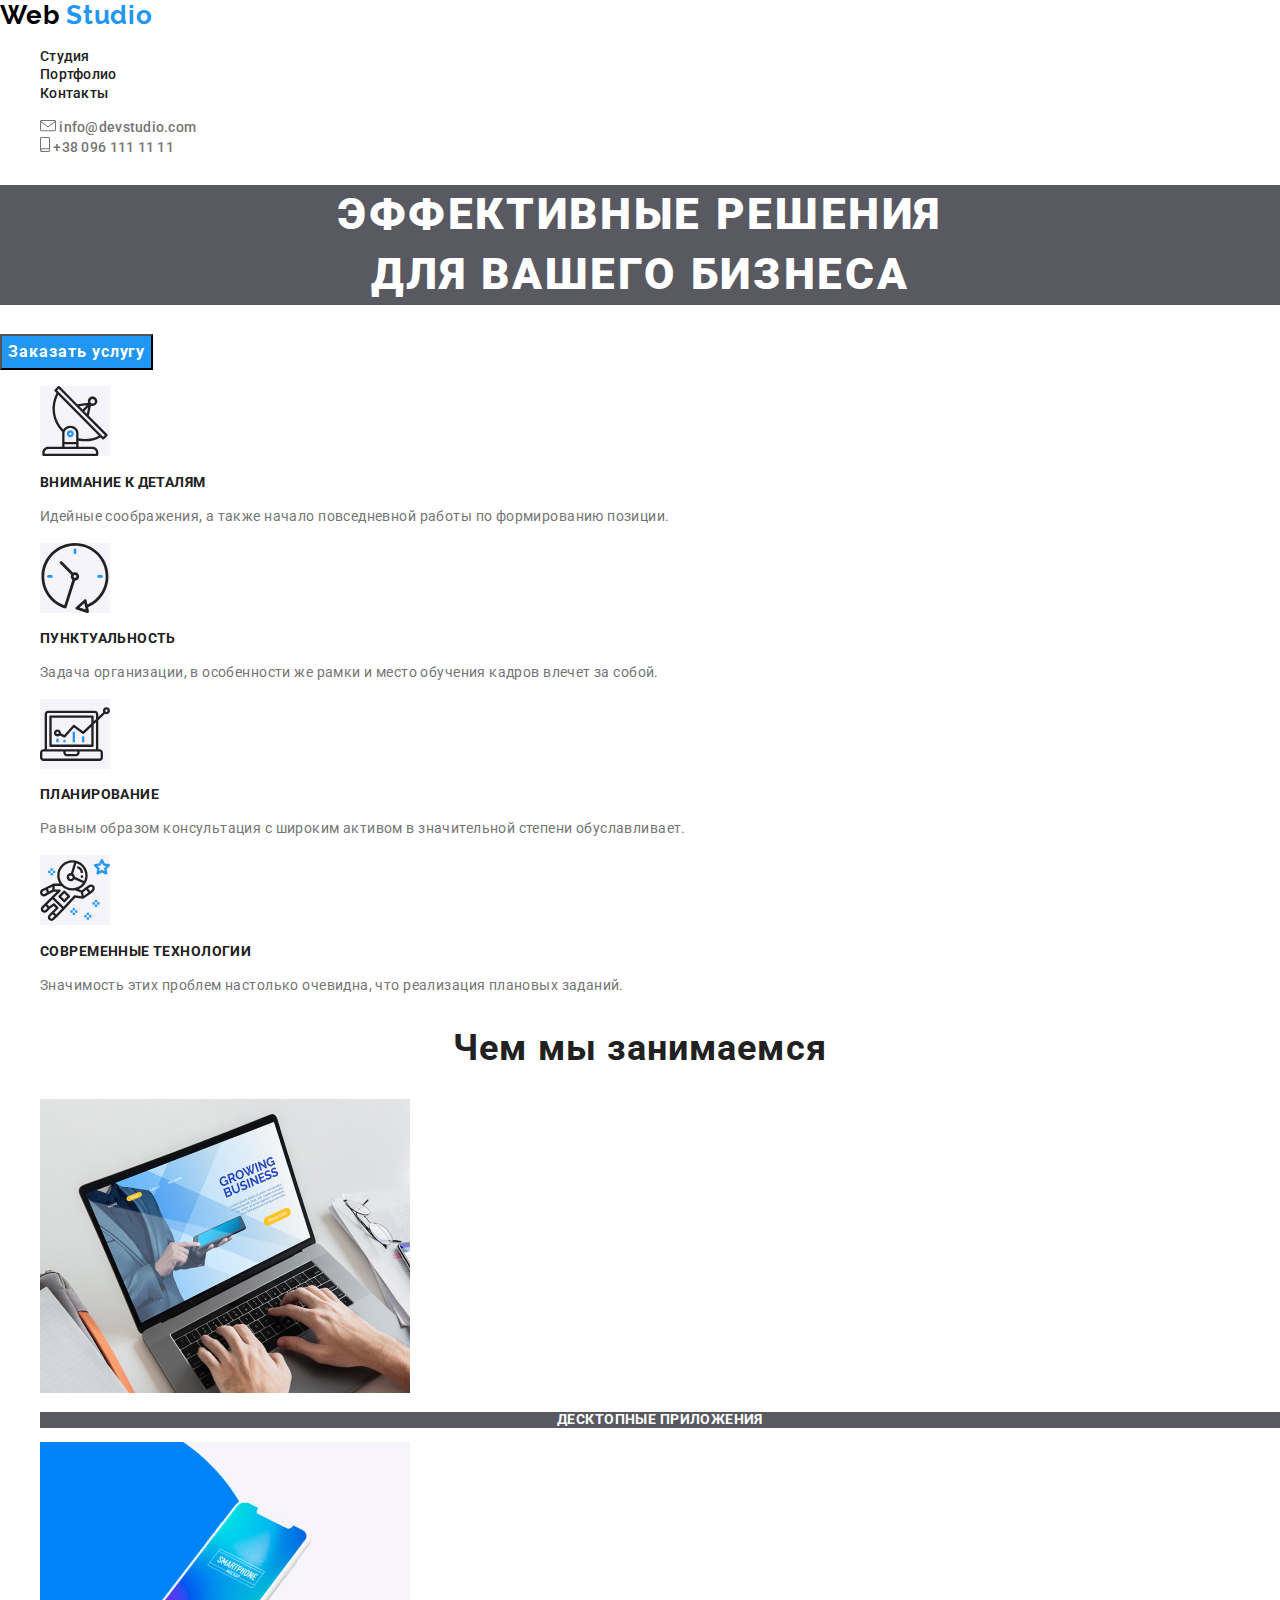
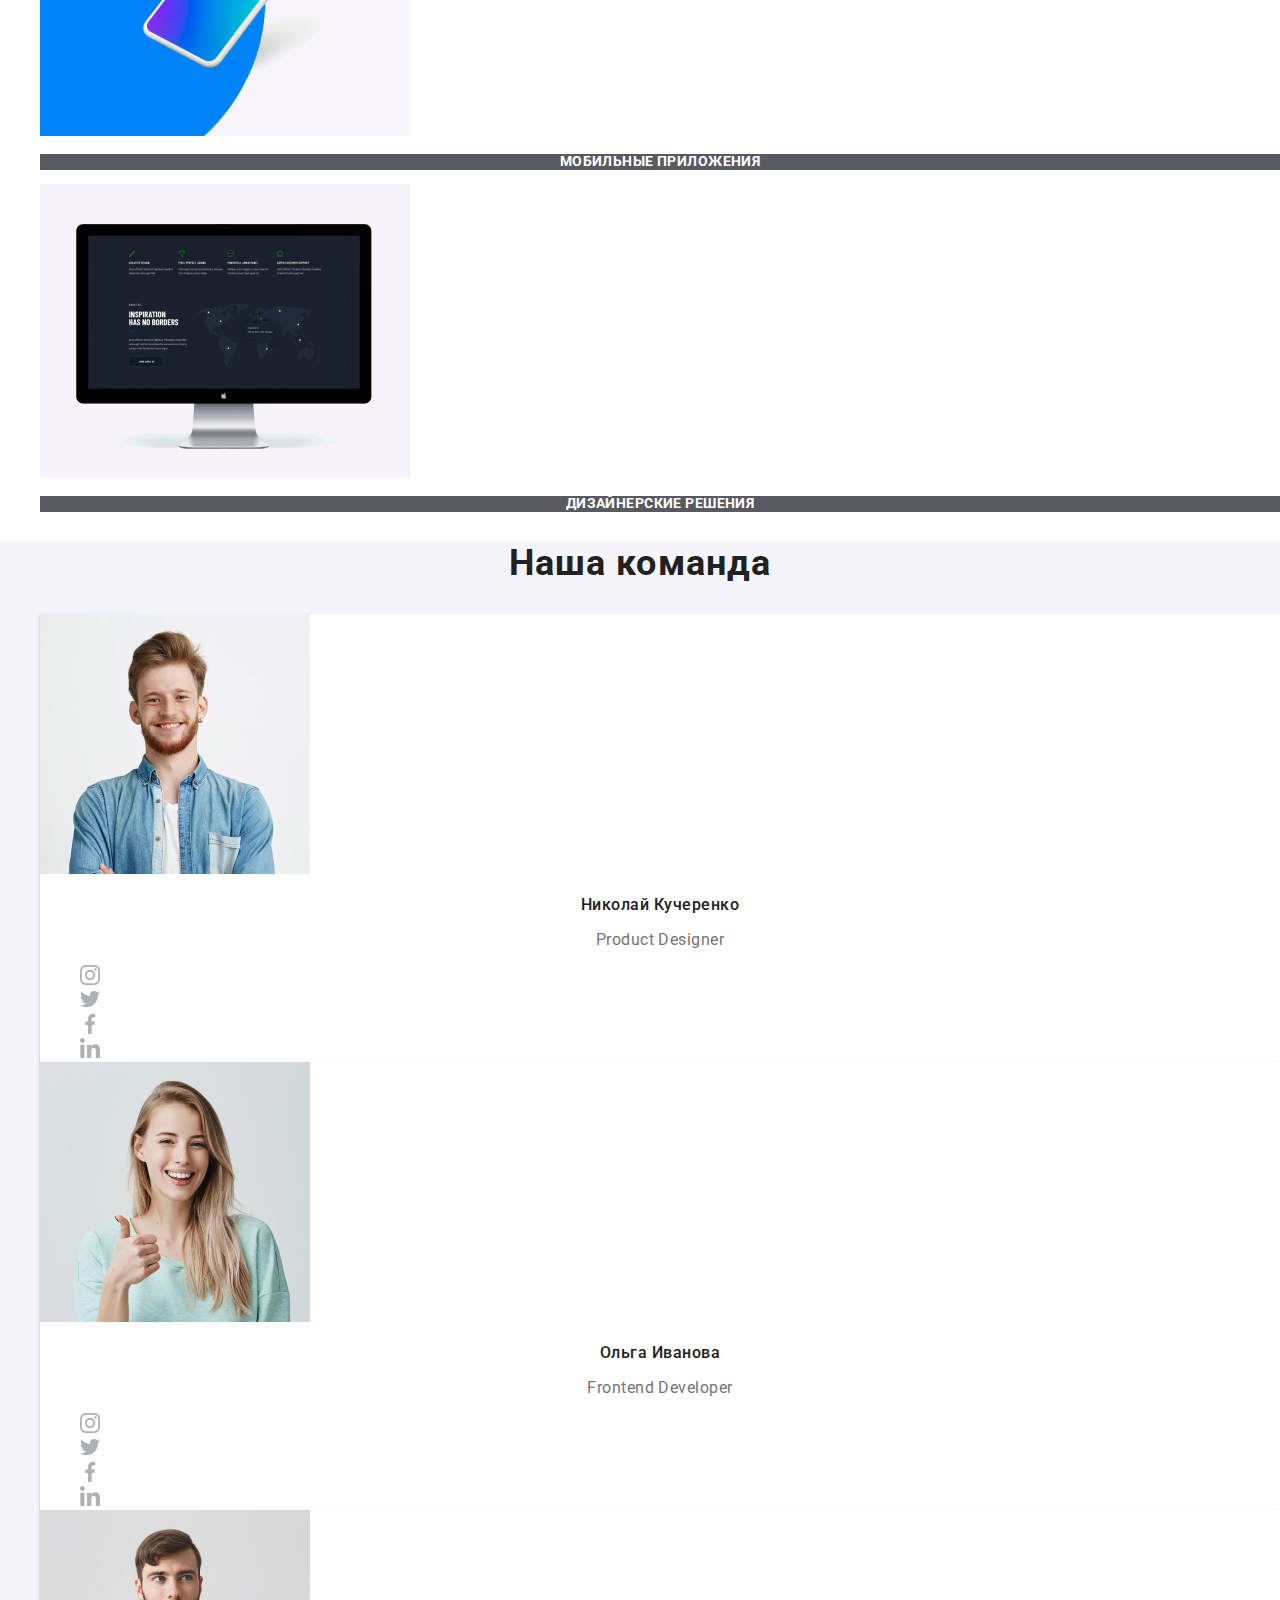
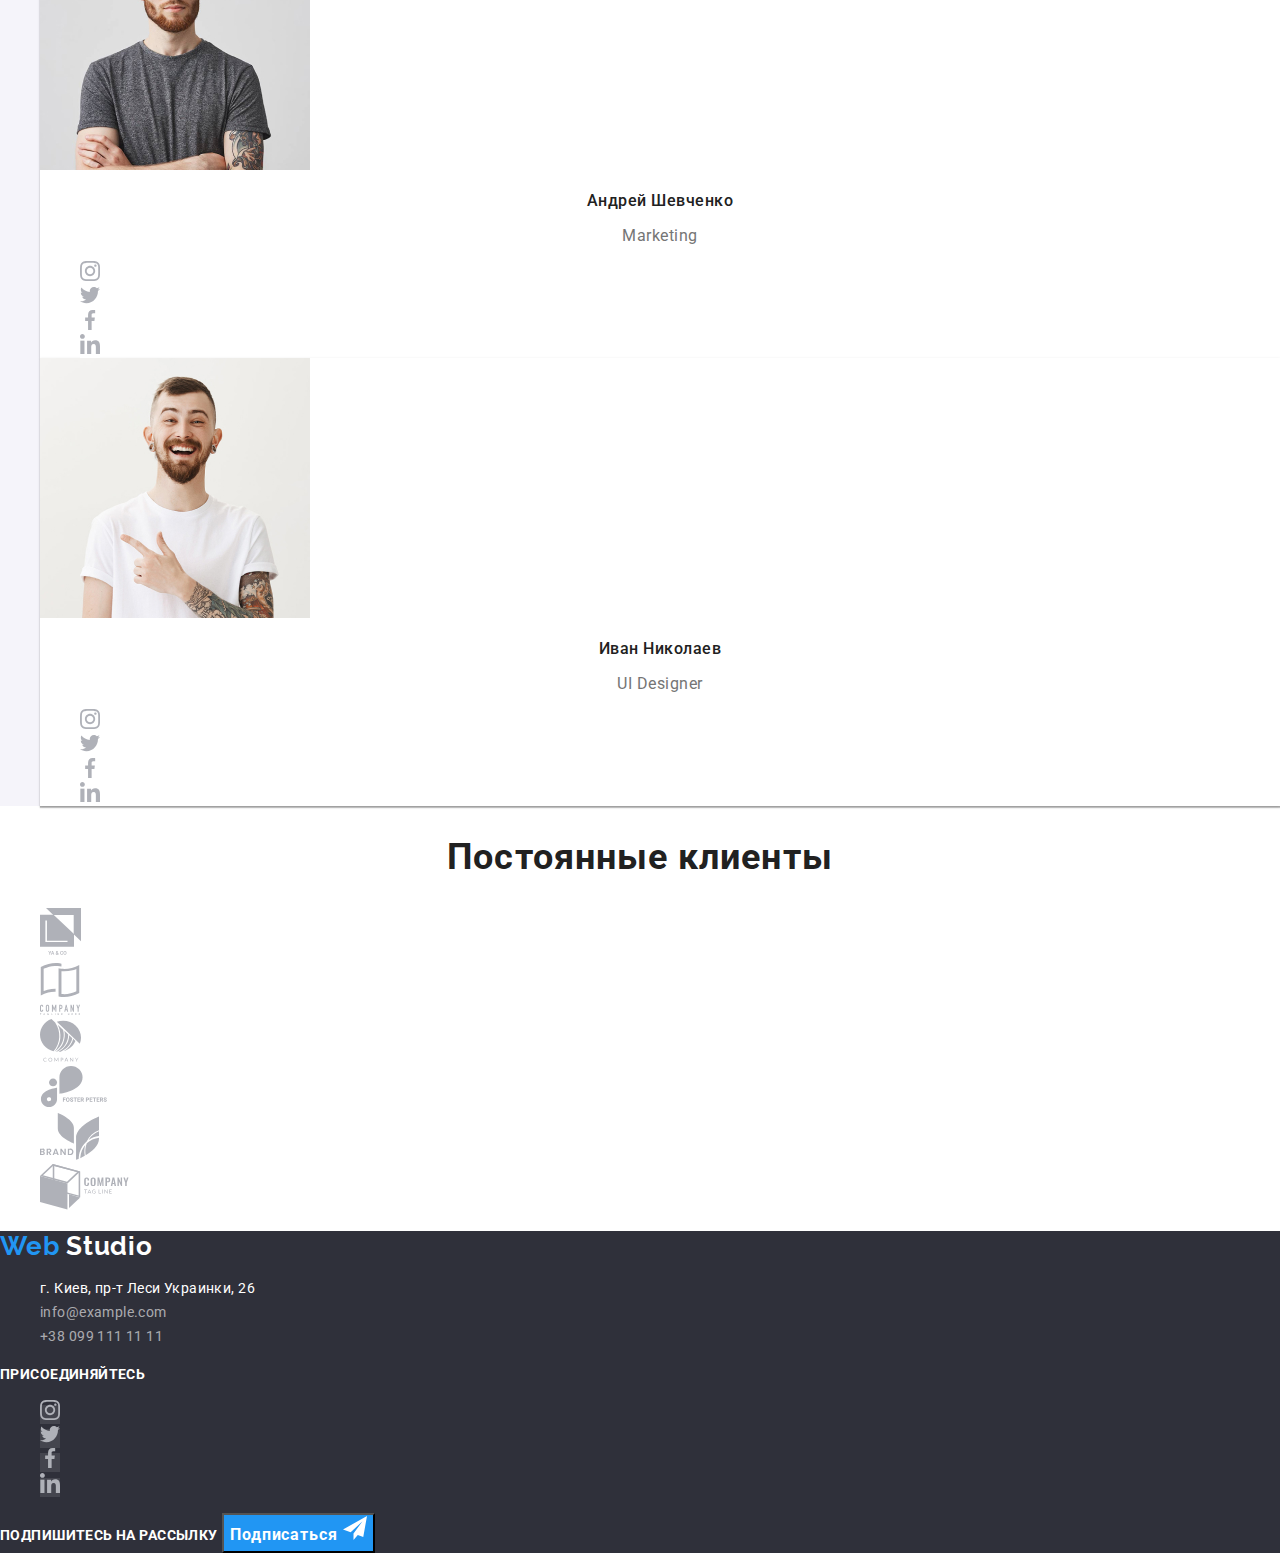
==== index.html @ 46cf5114 "копирует со 2-ого дз + изменяет метод вставки шрифта, нормалайза, добавляет id к лого в футере" ====
<!DOCTYPE html>
<html lang="ru">
  <head>
    <meta charset="UTF-8" />
    <meta name="viewport" content="width=device-width, initial-scale=1.0" />
    <title lang="en">Web Studio</title>
    <link
      href="https://fonts.googleapis.com/css2?family=Roboto:wght@400;500;700;900&display=swap"
      rel="stylesheet"
    />
    <link
      rel="stylesheet"
      href="https://cdnjs.cloudflare.com/ajax/libs/modern-normalize/0.7.0/modern-normalize.min.css"
    />
    <link rel="stylesheet" href="./css/styles.css" />
  </head>

  <body>
    <!-- Шапка сайта -->
    <header class="header">
      <nav class="navigation">
        <a class="logo link" id="logo" href="./index.html" lang="en">
          <span class="logo-accent">Web</span> Studio
        </a>

        <ul class="navigation-list list">
          <li class="navigation-list-item">
            <a
              class="navigation-list-item-link link"
              href="./index.html"
              target="_blank"
              rel="noreferrer noopener"
              >Студия</a
            >
          </li>
          <li class="navigation-list-item">
            <a
              class="navigation-list-item-link link"
              href="./portfolio.html"
              target="_blank"
              rel="noreferrer noopener"
              >Портфолио</a
            >
          </li>
          <li class="navigation-list-item">
            <a
              class="navigation-list-item-link link"
              href=""
              target="_blank"
              rel="noreferrer noopener"
              >Контакты</a
            >
          </li>
        </ul>
      </nav>

      <ul class="header-address-list list">
        <li class="header-address-list-item">
          <address class="address">
            <a
              class="header-address-list-item-link link"
              href="mailto:info@devstudio.com"
              aria-label="Конверт"
            >
              <img src="./images/icons-header/envelope.svg" alt="Конверт" />
              info@devstudio.com
            </a>
          </address>
        </li>
        <li class="header-address-list-item">
          <address class="address">
            <a
              class="header-address-list-item-link link"
              href="tel:+380961111111"
              aria-label="Смартфон"
            >
              <img src="./images/icons-header/smartphone.svg" alt="Смартфон" />
              +38 096 111 11 11
            </a>
          </address>
        </li>
      </ul>
    </header>

    <main>
      <!-- Секция Герой -->
      <section class="hero">
        <h1 class="hero-title">
          Эффективные решения <br />
          для вашего бизнеса
        </h1>
        <button class="modal-btn" type="button">Заказать услугу</button>
      </section>

      <!-- Особенности -->
      <section class="features">
        <h2 hidden>Особенности</h2>
        <ul class="features-list list">
          <li class="features-list-item">
            <img
              class="features-list-item-img"
              src="./images/icons-features/antenna1.svg"
              alt="Антена"
              width="70"
              height="70"
            />
            <h3 class="features-subtitle">Внимание к деталям</h3>
            <p class="features-description">
              Идейные соображения, а также начало повседневной работы по
              формированию позиции.
            </p>
          </li>

          <li class="features-list-item">
            <img
              class="features-list-item-img"
              src="./images/icons-features/clock2.svg"
              alt="Часы"
              width="70"
              height="70"
            />
            <h3 class="features-subtitle">Пунктуальность</h3>
            <p class="features-description">
              Задача организации, в особенности же рамки и место обучения кадров
              влечет за собой.
            </p>
          </li>

          <li class="features-list-item">
            <img
              class="features-list-item-img"
              src="./images/icons-features/diagram3.svg"
              alt="Диаграмма"
              width="70"
              height="70"
            />
            <h3 class="features-subtitle">Планирование</h3>
            <p class="features-description">
              Равным образом консультация с широким активом в значительной
              степени обуславливает.
            </p>
          </li>

          <li class="features-list-item">
            <img
              class="features-list-item-img"
              src="./images/icons-features/astronaut4.svg"
              alt="Астронавт"
              width="70"
              height="70"
            />
            <h3 class="features-subtitle">Современные технологии</h3>
            <p class="features-description">
              Значимость этих проблем настолько очевидна, что реализация
              плановых заданий.
            </p>
          </li>
        </ul>
      </section>

      <!-- Деятельность -->
      <section class="activity">
        <h2 class="title">Чем мы занимаемся</h2>
        <ul class="activity-list list">
          <li class="activity-list-item">
            <img
              src="./images/img-activity/activity-1.jpg"
              alt="Кто-то печатает на ноутбуке"
              width="370"
              height="294"
            />
            <p class="activity-list-item-description">Десктопные приложения</p>
          </li>
          <li class="activity-list-item">
            <img
              src="./images/img-activity/activity-2.jpg"
              alt="Смартфон на бело-голубом фоне"
              width="370"
              height="294"
            />
            <p class="activity-list-item-description">Мобильные приложения</p>
          </li>
          <li class="activity-list-item">
            <img
              src="./images/img-activity/activity-3.jpg"
              alt="Монитор"
              width="370"
              height="294"
            />
            <p class="activity-list-item-description">Дизайнерские решения</p>
          </li>
        </ul>
      </section>

      <!-- Команда -->
      <section class="team">
        <h2 class="title">Наша команда</h2>
        <ul class="team-list list">
          <li class="team-list-item">
            <img
              class="team-list-item-img"
              src="./images/img-team/worker-1.jpg"
              alt="Участник команды"
              width="270"
              height="260"
            />
            <h3 class="team-list-item-name">Николай Кучеренко</h3>
            <p class="team-list-item-position" lang="en">Product Designer</p>
            <ul class="social-list list">
              <li class="social-list-item">
                <a class="social-list-item-link" href="" aria-label="Инстаграм">
                  <img
                    src="./images/social-links/instagram.svg"
                    alt="Иконка инстаграма"
                    width="20"
                    height="20"
                  />
                </a>
              </li>
              <li class="social-list-item">
                <a class="social-list-item-link" href="" aria-label="Твиттер">
                  <img
                    src="./images/social-links/twitter.svg"
                    alt="Иконка твиттера"
                    width="20"
                    height="20"
                  />
                </a>
              </li>
              <li class="social-list-item">
                <a class="social-list-item-link" href="" aria-label="Фейсбук">
                  <img
                    src="./images/social-links/facebook.svg"
                    alt="Иконка фейсбука"
                    width="20"
                    height="20"
                  />
                </a>
              </li>
              <li class="social-list-item">
                <a class="social-list-item-link" href="" aria-label="Линкедин">
                  <img
                    src="./images/social-links/linkedin.svg"
                    alt="Иконка линкедина"
                    width="20"
                    height="20"
                  />
                </a>
              </li>
            </ul>
          </li>

          <li class="team-list-item">
            <img
              src="./images/img-team/worker-2.jpg"
              alt="Участник команды"
              width="270"
              height="260"
            />
            <h3 class="team-list-item-name">Ольга Иванова</h3>
            <p class="team-list-item-position" lang="en">Frontend Developer</p>
            <ul class="social-list list">
              <li class="social-list-item">
                <a class="social-list-item-link" href="" aria-label="Инстаграм">
                  <img
                    src="./images/social-links/instagram.svg"
                    alt="Иконка инстаграма"
                    width="20"
                    height="20"
                  />
                </a>
              </li>
              <li class="social-list-item">
                <a class="social-list-item-link" href="" aria-label="Твиттер">
                  <img
                    src="./images/social-links/twitter.svg"
                    alt="Иконка твиттера"
                    width="20"
                    height="20"
                  />
                </a>
              </li>
              <li class="social-list-item">
                <a class="social-list-item-link" href="" aria-label="Фейсбук">
                  <img
                    src="./images/social-links/facebook.svg"
                    alt="Иконка фейсбука"
                    width="20"
                    height="20"
                  />
                </a>
              </li>
              <li class="social-list-item">
                <a class="social-list-item-link" href="" aria-label="Линкедин">
                  <img
                    src="./images/social-links/linkedin.svg"
                    alt="Иконка линкедина"
                    width="20"
                    height="20"
                  />
                </a>
              </li>
            </ul>
          </li>

          <li class="team-list-item">
            <img
              src="./images/img-team/worker-3.jpg"
              alt="Участник команды"
              width="270"
              height="260"
            />
            <h3 class="team-list-item-name">Андрей Шевченко</h3>
            <p class="team-list-item-position" lang="en">Marketing</p>
            <ul class="social-list list">
              <li class="social-list-item">
                <a class="social-list-item-link" href="" aria-label="Инстаграм">
                  <img
                    src="./images/social-links/instagram.svg"
                    alt="Иконка инстаграма"
                    width="20"
                    height="20"
                  />
                </a>
              </li>
              <li class="social-list-item">
                <a class="social-list-item-link" href="" aria-label="Твиттер">
                  <img
                    src="./images/social-links/twitter.svg"
                    alt="Иконка твиттера"
                    width="20"
                    height="20"
                  />
                </a>
              </li>
              <li class="social-list-item">
                <a class="social-list-item-link" href="" aria-label="Фейсбук">
                  <img
                    src="./images/social-links/facebook.svg"
                    alt="Иконка фейсбука"
                    width="20"
                    height="20"
                  />
                </a>
              </li>
              <li class="social-list-item">
                <a class="social-list-item-link" href="" aria-label="Линкедин">
                  <img
                    src="./images/social-links/linkedin.svg"
                    alt="Иконка линкедина"
                    width="20"
                    height="20"
                  />
                </a>
              </li>
            </ul>
          </li>

          <li class="team-list-item">
            <img
              src="./images/img-team/worker-4.jpg"
              alt="Участник команды"
              width="270"
              height="260"
            />
            <h3 class="team-list-item-name">Иван Николаев</h3>
            <p class="team-list-item-position" lang="en">UI Designer</p>
            <ul class="social-list list">
              <li class="social-list-item">
                <a class="social-list-item-link" href="" aria-label="Инстаграм">
                  <img
                    src="./images/social-links/instagram.svg"
                    alt="Иконка инстаграма"
                    width="20"
                    height="20"
                  />
                </a>
              </li>
              <li class="social-list-item">
                <a class="social-list-item-link" href="" aria-label="Твиттер">
                  <img
                    src="./images/social-links/twitter.svg"
                    alt="Иконка твиттера"
                    width="20"
                    height="20"
                  />
                </a>
              </li>
              <li class="social-list-item">
                <a class="social-list-item-link" href="" aria-label="Фейсбук">
                  <img
                    src="./images/social-links/facebook.svg"
                    alt="Иконка фейсбука"
                    width="20"
                    height="20"
                  />
                </a>
              </li>
              <li class="social-list-item">
                <a class="social-list-item-link" href="" aria-label="Линкедин">
                  <img
                    src="./images/social-links/linkedin.svg"
                    alt="Иконка линкедина"
                    width="20"
                    height="20"
                  />
                </a>
              </li>
            </ul>
          </li>
        </ul>
      </section>

      <!-- Постоянные клиенты -->
      <section class="customers">
        <h2 class="title">Постоянные клиенты</h2>
        <ul class="customers-list list">
          <li class="customers-list-item">
            <a
              class="customers-list-item-link link"
              href=""
              target="_blank"
              rel="noreferrer noopener"
            >
              <img
                src="./images/customers/client-logo-1.svg"
                alt="Логотип компании-клиента"
                width="45"
                height="50"
              />
            </a>
          </li>

          <li class="customers-list-item">
            <a
              class="customers-list-item-link link"
              href=""
              target="_blank"
              rel="noreferrer noopener"
            >
              <img
                src="./images/customers/client-logo-2.svg"
                alt="Логотип компании-клиента"
                width="40"
                height="52"
              />
            </a>
          </li>

          <li class="customers-list-item">
            <a
              class="customers-list-item-link link"
              href=""
              target="_blank"
              rel="noreferrer noopener"
            >
              <img
                src="./images/customers/client-logo-3.svg"
                alt="Логотип компании-клиента"
                width="41"
                height="43"
              />
            </a>
          </li>

          <li class="customers-list-item">
            <a
              class="customers-list-item-link link"
              href=""
              target="_blank"
              rel="noreferrer noopener"
            >
              <img
                src="./images/customers/client-logo-4.svg"
                alt="Логотип компании-клиента"
                width="80"
                height="42"
              />
            </a>
          </li>

          <li class="customers-list-item">
            <a
              class="customers-list-item-link link"
              href=""
              target="_blank"
              rel="noreferrer noopener"
            >
              <img
                src="./images/customers/client-logo-5.svg"
                alt="Логотип компании-клиента"
                width="59"
                height="47"
              />
            </a>
          </li>

          <li class="customers-list-item">
            <a
              class="customers-list-item-link link"
              href=""
              target="_blank"
              rel="noreferrer noopener"
            >
              <img
                src="./images/customers/client-logo-6.svg"
                alt="Логотип компании-клиента"
                width="89"
                height="46"
              />
            </a>
          </li>
        </ul>
      </section>
    </main>

    <!-- Подвал -->
    <footer class="footer">
      <div class="footer-address-container">
        <a class="logo link" href="#logo" lang="en">
          <span class="logo-accent">Web</span> Studio
        </a>
        <ul class="footer-address-list list">
          <li class="footer-address-list-item">
            <address class="address">
              <a
                class="footer-address-list-item-link location link"
                href="https://goo.gl/maps/a66H3d7SXyRUabzh9"
                target="_blank"
                rel="noreferrer noopener"
              >
                г. Киев, пр-т Леси Украинки, 26
              </a>
            </address>
          </li>
          <li class="footer-address-list-item">
            <address class="address">
              <a
                class="footer-address-list-item-link link"
                href="mailto:info@example.com"
                >info@example.com</a
              >
            </address>
          </li>
          <li class="footer-address-list-item">
            <address class="address">
              <a
                class="footer-address-list-item-link link"
                href="tel:+380991111111"
                >+38 099 111 11 11</a
              >
            </address>
          </li>
        </ul>
      </div>
      <div class="footer-social-list-container">
        <b class="text">присоединяйтесь</b>
        <ul class="social-list list">
          <li class="social-list-item">
            <a class="social-list-item-link" href="" aria-label="Инстаграм">
              <img
                src="./images/social-links/instagram.svg"
                alt="Иконка инстаграма"
                width="20"
                height="20"
              />
            </a>
          </li>
          <li class="social-list-item">
            <a class="social-list-item-link" href="" aria-label="Твиттер">
              <img
                src="./images/social-links/twitter.svg"
                alt="Иконка твиттера"
                width="20"
                height="20"
              />
            </a>
          </li>
          <li class="social-list-item">
            <a class="social-list-item-link" href="" aria-label="Фейсбук">
              <img
                src="./images/social-links/facebook.svg"
                alt="Иконка фейсбука"
                width="20"
                height="20"
              />
            </a>
          </li>
          <li class="social-list-item">
            <a class="social-list-item-link" href="" aria-label="Линкедин">
              <img
                src="./images/social-links/linkedin.svg"
                alt="Иконка линкедина"
                width="20"
                height="20"
              />
            </a>
          </li>
        </ul>
      </div>
      <div class="footer-form-container">
        <b class="text">подпишитесь на рассылку</b>
        <button class="modal-btn" type="button">
          Подписаться
          <img
            src="./images/footer-icons/icon-send.svg"
            alt="Иконка самолетика"
            width="24"
            height="24"
          />
        </button>
      </div>
    </footer>
  </body>
</html>
---- css/styles.css ----
/* raleway-700 - latin */
@font-face {
  font-family: 'Raleway';
  font-style: normal;
  font-weight: 700;
  font-display: swap;
  src: local('Raleway Bold'), local('Raleway-Bold'),
    url('../fonts/raleway-v16-latin-700.woff2') format('woff2'),
    /* Chrome 26+, Opera 23+, Firefox 39+ */
      url('../fonts/raleway-v16-latin-700.woff') format('woff'); /* Chrome 6+, Firefox 3.6+, IE 9+, Safari 5.1+ */
}

:root {
  --main-font: 'Roboto', sans-serif;
  --secondary-font: 'Raleway', sans-serif;
  --primary-text-color: #757575;
  --secondary-text-color: #ffffff;
  --title-hero-color: #ffffff;
  --title-color: #212121;
  --navigation-color: #212121;
  --accent-color: #2196f3;
  --background-main-color: #ffffff;
  --background-secondary-color: #f5f4fa;
  --background-footer-color: #2f303a;
}

body {
  background-color: var(--background-main-color);
  font-family: var(--main-font);
  color: var(--primary-text-color);
}
.link {
  text-decoration: none;
}
.list {
  list-style: none;
}
.address {
  font-style: normal;
}

/* Логотип в шапке */
.logo {
  font-family: var(--secondary-font);
  font-weight: 700;
  font-size: 26px;
  line-height: 1.19;
  letter-spacing: 0.03em;
  color: #000000;
}
.logo-accent {
  color: var(--accent-color);
}
.logo:hover,
.logo:focus {
  color: var(--accent-color);
}
.logo-accent:hover,
.logo-accent:focus {
  color: #000000;
}

/* Шапка сайта */
.navigation-list-item-link,
.header-address-list-item-link {
  font-weight: 500;
  font-size: 14px;
  line-height: 1.14;
  letter-spacing: 0.02em;
  color: var(--navigation-color);
}
.navigation-list-item-link:hover,
.navigation-list-item-link:focus,
.header-address-list-item-link:hover,
.header-address-list-item-link:focus {
  color: var(--accent-color);
}
.header-address-list-item-link {
  color: var(--primary-text-color);
}

/* Секция Герой */
.hero-title {
  font-weight: 900;
  font-size: 44px;
  line-height: 1.36;
  text-align: center;
  letter-spacing: 0.06em;
  text-transform: uppercase;
  color: var(--title-hero-color);
  background-color: rgba(47, 48, 58, 0.8);
}
.modal-btn {
  font-weight: 700;
  font-size: 16px;
  line-height: 1.87;
  /* display: flex; */
  /* align-items: center; */
  text-align: center;
  letter-spacing: 0.06em;
  color: var(--secondary-text-color);
  background-color: var(--accent-color);
}
.modal-btn:hover,
.modal-btn:focus {
  background-color: #188ce8;
}

/* Особенности */
.features-list-item-img {
  background-color: var(--background-secondary-color);
}
.features-subtitle {
  font-weight: 700;
  font-size: 14px;
  line-height: 1.14;
  letter-spacing: 0.03em;
  text-transform: uppercase;
  color: var(--title-color);
}
.features-description {
  font-weight: 400;
  font-size: 14px;
  line-height: 1.71;
  letter-spacing: 0.03em;
}

/* Деятельность */
.title {
  font-weight: 700;
  font-size: 36px;
  line-height: 1.17;
  text-align: center;
  letter-spacing: 0.03em;
  color: var(--title-color);
}
.activity-list-item-description {
  font-weight: 700;
  font-size: 14px;
  line-height: 1.14;
  text-align: center;
  letter-spacing: 0.03em;
  text-transform: uppercase;
  color: var(--secondary-text-color);
  background-color: rgba(47, 48, 58, 0.8);
}

/* Команда */
.team {
  background-color: var(--background-secondary-color);
}
.team-list-item {
  background-color: var(--background-main-color);
  box-shadow: 0px 2px 1px rgba(0, 0, 0, 0.2), 0px 1px 1px rgba(0, 0, 0, 0.14),
    0px 1px 3px rgba(0, 0, 0, 0.12);
}
.team-list-item-name,
.team-list-item-position {
  font-weight: 500;
  font-size: 16px;
  line-height: 1.19;
  text-align: center;
  letter-spacing: 0.03em;
  color: var(--title-color);
}
.team-list-item-position {
  font-weight: 400;
  color: var(--primary-text-color);
}
.social-list-item-link {
  background-color: var(--background-main-color);
}
.social-list-item-link:hover,
.social-list-item-link:focus {
  background-color: var(--accent-color);
}

/* Постоянные клиенты */

/* Логотип в подвале */
.footer-address-container .logo {
  color: #ffffff;
}
.footer-address-container .logo:hover,
.footer-address-container .logo:focus {
  color: var(--accent-color);
}
.footer-address-container .logo-accent:hover,
.footer-address-container .logo-accent:focus {
  color: #ffffff;
}

/* Подвал */
.footer {
  background-color: var(--background-footer-color);
}
.footer-address-list-item-link {
  font-weight: 400;
  font-size: 14px;
  line-height: 1.71;
  letter-spacing: 0.03em;
  color: rgba(255, 255, 255, 0.6);
}
.footer-address-list-item-link.location {
  color: var(--secondary-text-color);
}
.footer-address-list-item-link:hover,
.footer-address-list-item-link:focus {
  color: var(--accent-color);
}
.footer-social-list-container .text,
.footer-form-container .text {
  font-weight: 700;
  font-size: 14px;
  line-height: 1.14;
  letter-spacing: 0.03em;
  text-transform: uppercase;
  color: var(--secondary-text-color);
}
.footer .social-list-item-link {
  background-color: rgba(255, 255, 255, 0.1);
}
.footer .social-list-item-link:hover,
.footer .social-list-item-link:focus {
  background-color: var(--accent-color);
}

/* Портфолио */
.portfolio-btn {
  font-weight: 500;
  font-size: 16px;
  line-height: 1.62;
  text-align: center;
  letter-spacing: 0.03em;
  color: var(--navigation-color);
  background-color: var(--background-secondary-color);
}
.portfolio-btn:hover,
.portfolio-btn:focus {
  color: var(--secondary-text-color);
  background-color: var(--accent-color);
}
.portfolio-list-item-title {
  font-weight: 700;
  font-size: 18px;
  line-height: 2;
  letter-spacing: 0.06em;
  color: var(--title-color);
}
.portfolio-list-item-name {
  font-weight: 400;
  font-size: 16px;
  line-height: 1.87;
  letter-spacing: 0.03em;
  color: var(--primary-text-color);
}
.portfolio-list-item-description {
  font-weight: 400;
  font-size: 18px;
  line-height: 1.56;
  letter-spacing: 0.03em;
  color: var(--secondary-text-color);
  background-color: rgba(33, 150, 243, 0.9);
}
.portfolio-list-item:hover,
.portfolio-list-item:focus {
  box-shadow: 1px 4px 6px rgba(0, 0, 0, 0.16), 0px 4px 4px rgba(0, 0, 0, 0.06),
    0px 1px 1px rgba(0, 0, 0, 0.12);
}

/* Raleway bold 700
Roboto medium 500
Roboto black 900
Roboto bold 700
Roboto regular 400
*/

/* +цвет основного текста #757575 */
/* +цвет заголовка и навигации #212121 */
/* +цвет текста белый #FFFFFF */
/* цвет текста логотипа #000000 */
/* +акцент #2196F3 */
/* цвет ховера кнопок #188CE8 */
/* +основной цвет фона #FFFFFF */
/* +вторичный цвет фона #F5F4FA */
/* +цвет фона в футере #2F303A */
/* цвет ссылок в футере rgba(255, 255, 255, 0.6) */
/* цвет фона в секции деятельность rgba(47, 48, 58, 0.8) */
/* цвет иконок #AFB1B8 */
/* background иконок в футере background: rgba(255, 255, 255, 0.1) */
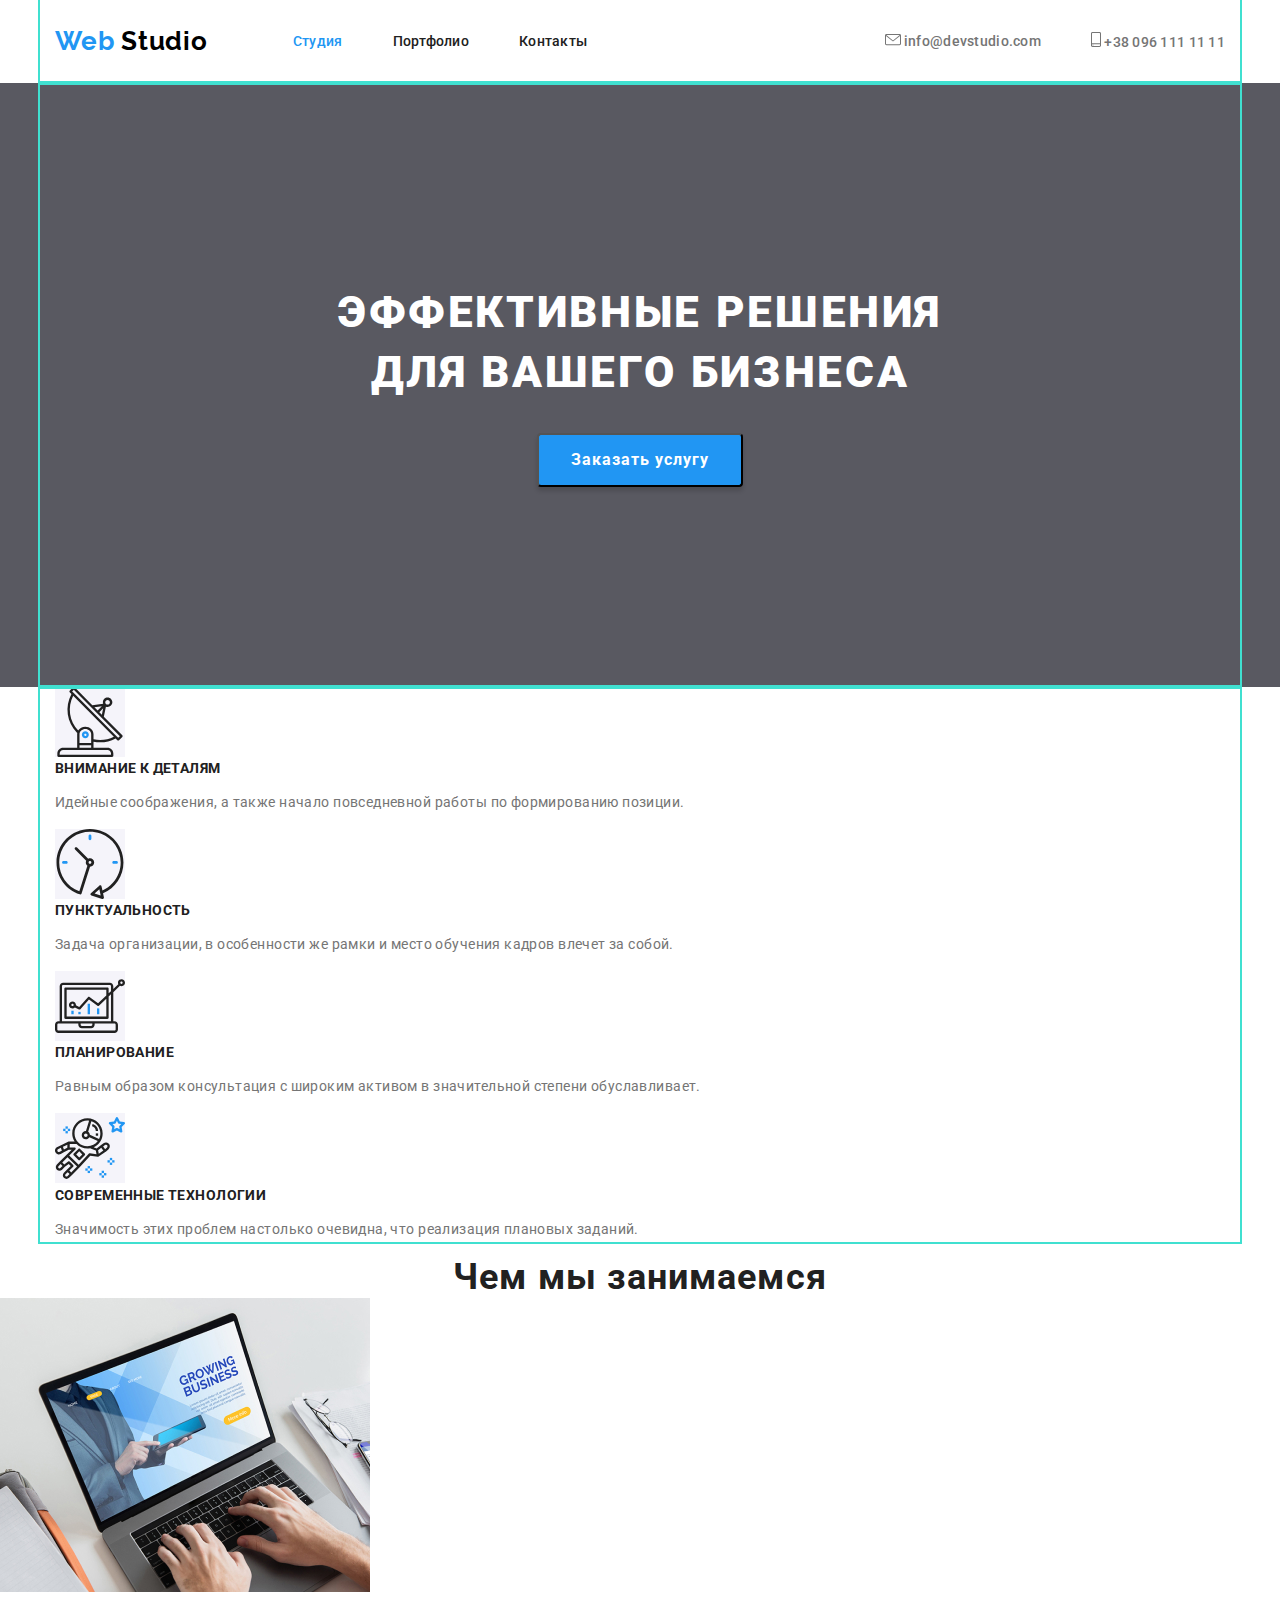
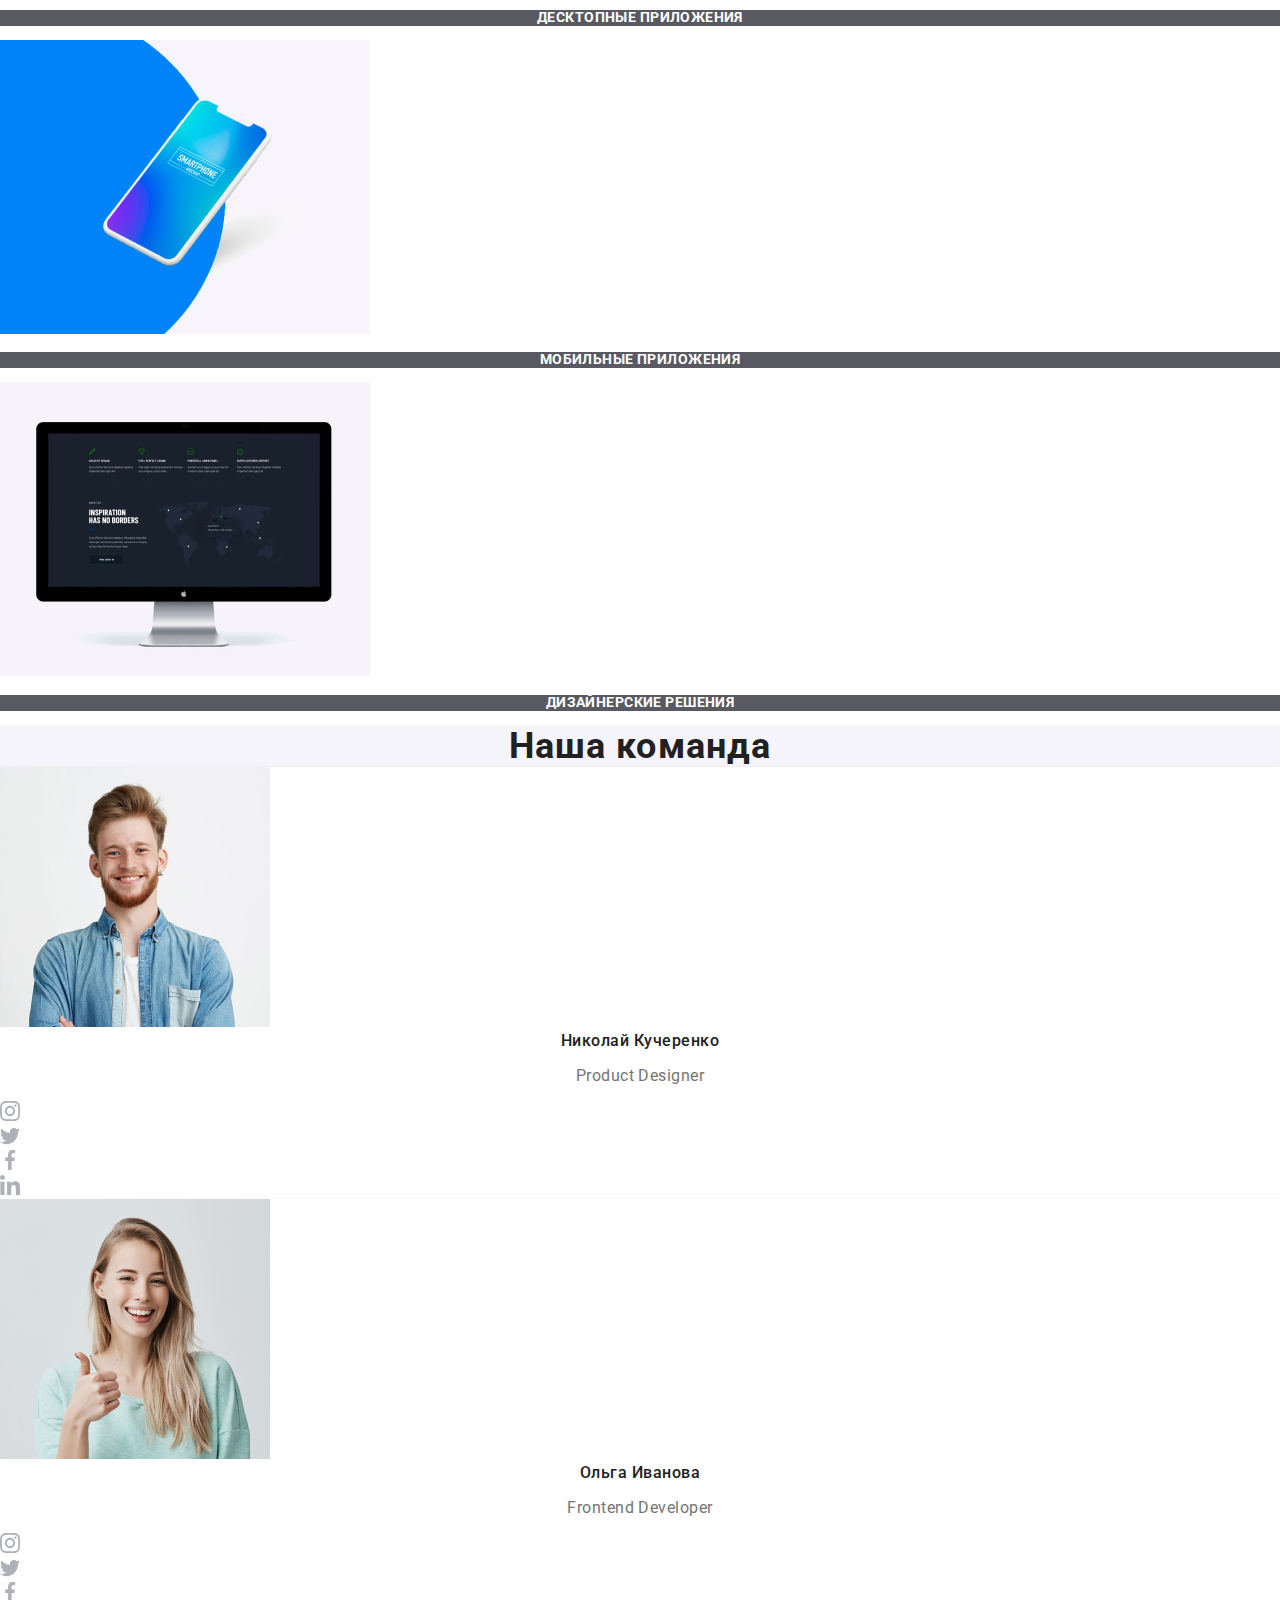
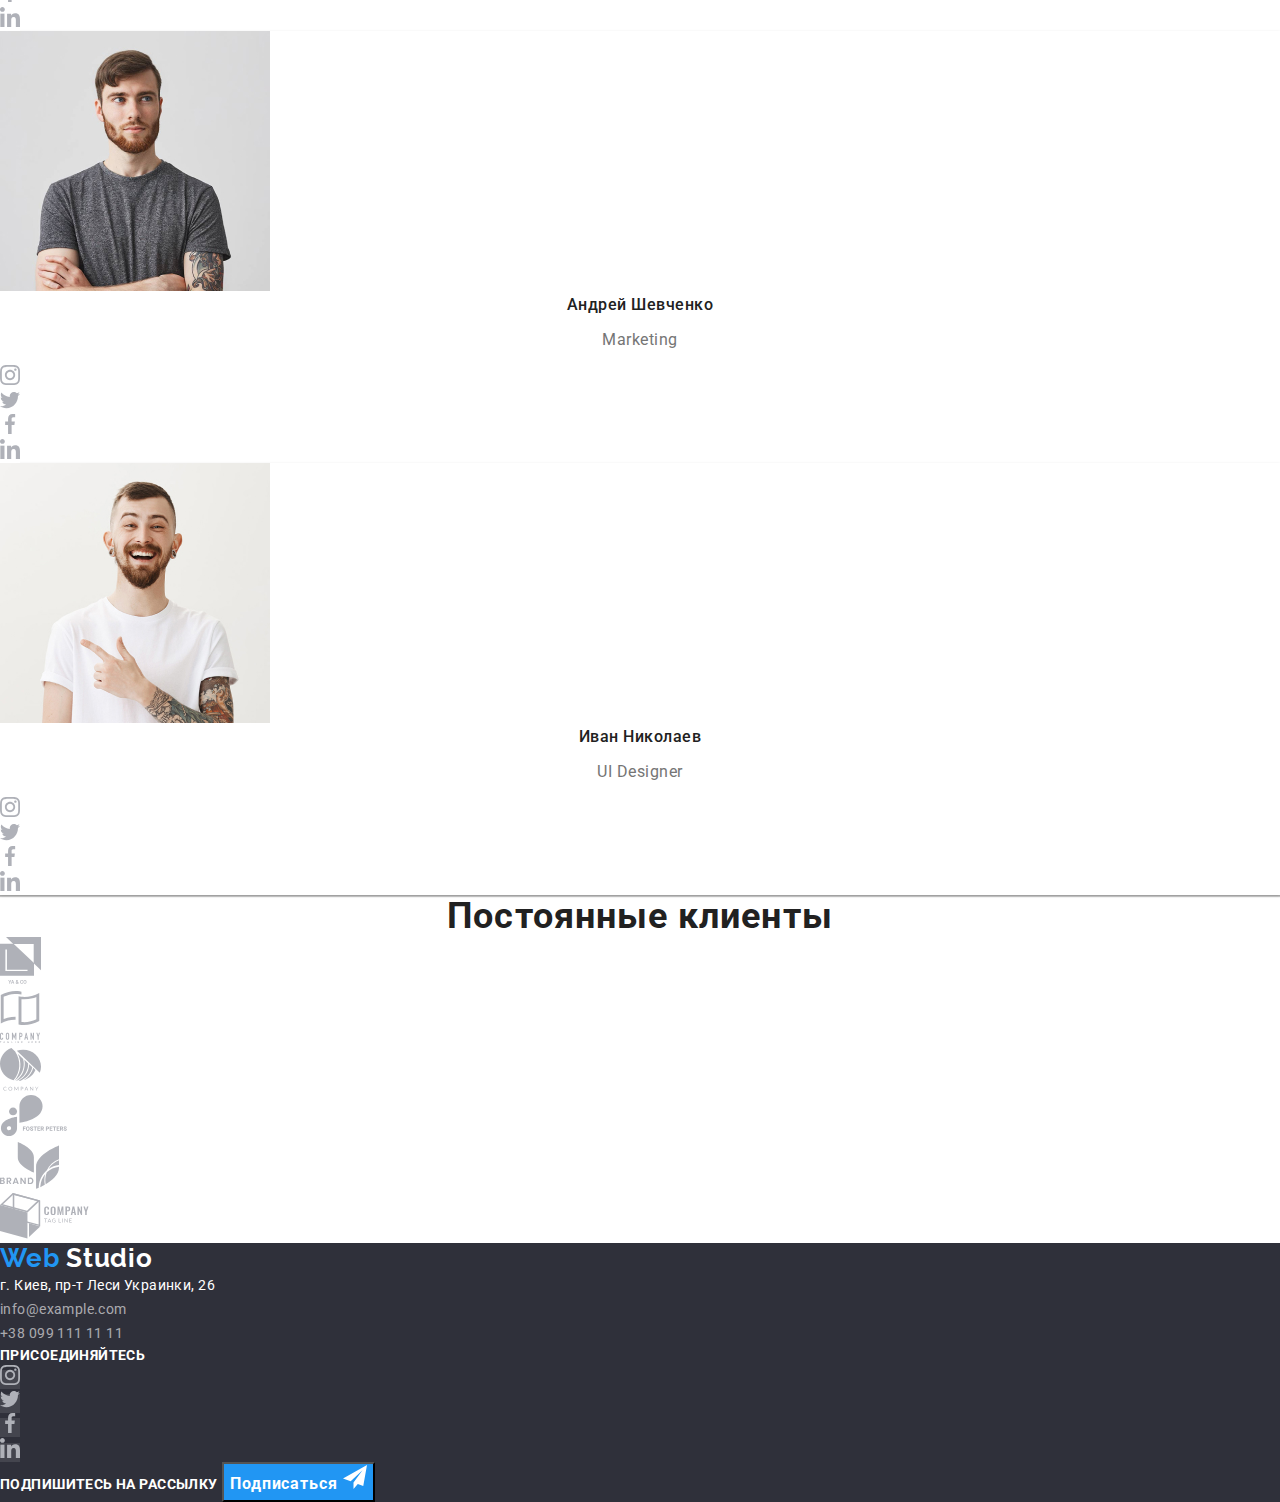
==== commit 292f8c71: "Добавляет flex-box-ы, паддинги и марджины для Хедера и Героя" ====
--- a/index.html
+++ b/index.html
@@ -18,144 +18,153 @@
   <body>
     <!-- Шапка сайта -->
     <header class="header">
-      <nav class="navigation">
-        <a class="logo link" id="logo" href="./index.html" lang="en">
-          <span class="logo-accent">Web</span> Studio
-        </a>
-
-        <ul class="navigation-list list">
-          <li class="navigation-list-item">
-            <a
-              class="navigation-list-item-link link"
-              href="./index.html"
-              target="_blank"
-              rel="noreferrer noopener"
-              >Студия</a
-            >
-          </li>
-          <li class="navigation-list-item">
-            <a
-              class="navigation-list-item-link link"
-              href="./portfolio.html"
-              target="_blank"
-              rel="noreferrer noopener"
-              >Портфолио</a
-            >
-          </li>
-          <li class="navigation-list-item">
-            <a
-              class="navigation-list-item-link link"
-              href=""
-              target="_blank"
-              rel="noreferrer noopener"
-              >Контакты</a
-            >
+      <div class="container">
+        <nav class="navigation">
+          <a class="logo link" id="logo" href="./index.html" lang="en">
+            <span class="logo-accent">Web</span> Studio
+          </a>
+
+          <ul class="navigation-list list">
+            <li class="navigation-list-item">
+              <a
+                class="navigation-list-item-link link current"
+                href="./index.html"
+                target="_blank"
+                rel="noreferrer noopener"
+                >Студия</a
+              >
+            </li>
+            <li class="navigation-list-item">
+              <a
+                class="navigation-list-item-link link"
+                href="./portfolio.html"
+                target="_blank"
+                rel="noreferrer noopener"
+                >Портфолио</a
+              >
+            </li>
+            <li class="navigation-list-item">
+              <a
+                class="navigation-list-item-link link"
+                href=""
+                target="_blank"
+                rel="noreferrer noopener"
+                >Контакты</a
+              >
+            </li>
+          </ul>
+        </nav>
+
+        <ul class="header-address-list list">
+          <li class="header-address-list-item">
+            <address class="address">
+              <a
+                class="header-address-list-item-link link"
+                href="mailto:info@devstudio.com"
+                aria-label="Конверт"
+              >
+                <img src="./images/icons-header/envelope.svg" alt="Конверт" />
+                info@devstudio.com
+              </a>
+            </address>
+          </li>
+          <li class="header-address-list-item">
+            <address class="address">
+              <a
+                class="header-address-list-item-link link"
+                href="tel:+380961111111"
+                aria-label="Смартфон"
+              >
+                <img
+                  src="./images/icons-header/smartphone.svg"
+                  alt="Смартфон"
+                />
+                +38 096 111 11 11
+              </a>
+            </address>
           </li>
         </ul>
-      </nav>
-
-      <ul class="header-address-list list">
-        <li class="header-address-list-item">
-          <address class="address">
-            <a
-              class="header-address-list-item-link link"
-              href="mailto:info@devstudio.com"
-              aria-label="Конверт"
-            >
-              <img src="./images/icons-header/envelope.svg" alt="Конверт" />
-              info@devstudio.com
-            </a>
-          </address>
-        </li>
-        <li class="header-address-list-item">
-          <address class="address">
-            <a
-              class="header-address-list-item-link link"
-              href="tel:+380961111111"
-              aria-label="Смартфон"
-            >
-              <img src="./images/icons-header/smartphone.svg" alt="Смартфон" />
-              +38 096 111 11 11
-            </a>
-          </address>
-        </li>
-      </ul>
+      </div>
     </header>
 
     <main>
       <!-- Секция Герой -->
       <section class="hero">
-        <h1 class="hero-title">
-          Эффективные решения <br />
-          для вашего бизнеса
-        </h1>
-        <button class="modal-btn" type="button">Заказать услугу</button>
+        <div class="container">
+          <h1 class="hero-title">
+            Эффективные решения <br />
+            для вашего бизнеса
+          </h1>
+          <button class="modal-btn" type="button">Заказать услугу</button>
+        </div>
       </section>
 
       <!-- Особенности -->
       <section class="features">
-        <h2 hidden>Особенности</h2>
-        <ul class="features-list list">
-          <li class="features-list-item">
-            <img
-              class="features-list-item-img"
-              src="./images/icons-features/antenna1.svg"
-              alt="Антена"
-              width="70"
-              height="70"
-            />
-            <h3 class="features-subtitle">Внимание к деталям</h3>
-            <p class="features-description">
-              Идейные соображения, а также начало повседневной работы по
-              формированию позиции.
-            </p>
-          </li>
-
-          <li class="features-list-item">
-            <img
-              class="features-list-item-img"
-              src="./images/icons-features/clock2.svg"
-              alt="Часы"
-              width="70"
-              height="70"
-            />
-            <h3 class="features-subtitle">Пунктуальность</h3>
-            <p class="features-description">
-              Задача организации, в особенности же рамки и место обучения кадров
-              влечет за собой.
-            </p>
-          </li>
-
-          <li class="features-list-item">
-            <img
-              class="features-list-item-img"
-              src="./images/icons-features/diagram3.svg"
-              alt="Диаграмма"
-              width="70"
-              height="70"
-            />
-            <h3 class="features-subtitle">Планирование</h3>
-            <p class="features-description">
-              Равным образом консультация с широким активом в значительной
-              степени обуславливает.
-            </p>
-          </li>
-
-          <li class="features-list-item">
-            <img
-              class="features-list-item-img"
-              src="./images/icons-features/astronaut4.svg"
-              alt="Астронавт"
-              width="70"
-              height="70"
-            />
-            <h3 class="features-subtitle">Современные технологии</h3>
-            <p class="features-description">
-              Значимость этих проблем настолько очевидна, что реализация
-              плановых заданий.
-            </p>
-          </li>
-        </ul>
+        <div class="container">
+          <h2 hidden>Особенности</h2>
+          <ul class="features-list list">
+            <li class="features-list-item">
+              <img
+                class="features-list-item-img"
+                src="./images/icons-features/antenna1.svg"
+                alt="Антена"
+                width="70"
+                height="70"
+              />
+              <h3 class="features-subtitle">Внимание к деталям</h3>
+              <p class="features-description">
+                Идейные соображения, а также начало повседневной работы по
+                формированию позиции.
+              </p>
+            </li>
+
+            <li class="features-list-item">
+              <img
+                class="features-list-item-img"
+                src="./images/icons-features/clock2.svg"
+                alt="Часы"
+                width="70"
+                height="70"
+              />
+              <h3 class="features-subtitle">Пунктуальность</h3>
+              <p class="features-description">
+                Задача организации, в особенности же рамки и место обучения
+                кадров влечет за собой.
+              </p>
+            </li>
+
+            <li class="features-list-item">
+              <img
+                class="features-list-item-img"
+                src="./images/icons-features/diagram3.svg"
+                alt="Диаграмма"
+                width="70"
+                height="70"
+              />
+              <h3 class="features-subtitle">Планирование</h3>
+              <p class="features-description">
+                Равным образом консультация с широким активом в значительной
+                степени обуславливает.
+              </p>
+            </li>
+
+            <li class="features-list-item">
+              <img
+                class="features-list-item-img"
+                src="./images/icons-features/astronaut4.svg"
+                alt="Астронавт"
+                width="70"
+                height="70"
+              />
+              <h3 class="features-subtitle">Современные технологии</h3>
+              <p class="features-description">
+                Значимость этих проблем настолько очевидна, что реализация
+                плановых заданий.
+              </p>
+            </li>
+          </ul>
+        </div>
       </section>
 
       <!-- Деятельность -->
--- a/css/styles.css
+++ b/css/styles.css
@@ -24,23 +24,57 @@
   --background-footer-color: #2f303a;
 }
 
+html {
+  box-sizing: border-box;
+}
+
+*,
+*::before,
+*::after {
+  box-sizing: inherit;
+}
+
 body {
   background-color: var(--background-main-color);
   font-family: var(--main-font);
   color: var(--primary-text-color);
 }
+
+/* Универсальные */
 .link {
+  display: block;
   text-decoration: none;
 }
 .list {
+  margin: 0;
+  padding: 0;
   list-style: none;
 }
 .address {
   font-style: normal;
 }
+.container {
+  margin-right: auto;
+  margin-left: auto;
+  width: 1200px;
+  padding-right: 15px;
+  padding-left: 15px;
+  outline: 2px solid turquoise;
+}
+h1,
+h2,
+h3,
+h4,
+h5,
+h6 {
+  margin-top: 0;
+  margin-bottom: 0;
+}
 
 /* Логотип в шапке */
 .logo {
+  margin-right: 85px;
+
   font-family: var(--secondary-font);
   font-weight: 700;
   font-size: 26px;
@@ -61,6 +95,26 @@
 }
 
 /* Шапка сайта */
+.header > .container,
+.navigation,
+.navigation-list {
+  display: flex;
+  align-items: center;
+}
+.navigation-list-item:not(:last-child),
+.header-address-list-item:not(:last-child) {
+  margin-right: 50px;
+}
+.header-address-list {
+  display: flex;
+  align-items: center;
+  margin-left: auto;
+}
+.navigation-list-item .link,
+.header-address-list-item .link {
+  padding-top: 32px;
+  padding-bottom: 32px;
+}
 .navigation-list-item-link,
 .header-address-list-item-link {
   font-weight: 500;
@@ -78,24 +132,42 @@
 .header-address-list-item-link {
   color: var(--primary-text-color);
 }
+.navigation-list-item-link.current {
+  color: var(--accent-color);
+}
 
 /* Секция Герой */
+.hero {
+  text-align: center;
+  background-color: rgba(47, 48, 58, 0.8);
+}
+.hero > .container {
+  padding-top: 200px;
+  padding-bottom: 200px;
+}
 .hero-title {
+  margin-bottom: 30px;
+
   font-weight: 900;
   font-size: 44px;
   line-height: 1.36;
-  text-align: center;
   letter-spacing: 0.06em;
   text-transform: uppercase;
   color: var(--title-hero-color);
-  background-color: rgba(47, 48, 58, 0.8);
+}
+.hero .modal-btn {
+  padding-top: 10px;
+  padding-right: 32px;
+  padding-bottom: 10px;
+  padding-left: 32px;
+
+  box-shadow: 0px 4px 4px rgba(0, 0, 0, 0.15);
+  border-radius: 4px;
 }
 .modal-btn {
   font-weight: 700;
   font-size: 16px;
   line-height: 1.87;
-  /* display: flex; */
-  /* align-items: center; */
   text-align: center;
   letter-spacing: 0.06em;
   color: var(--secondary-text-color);
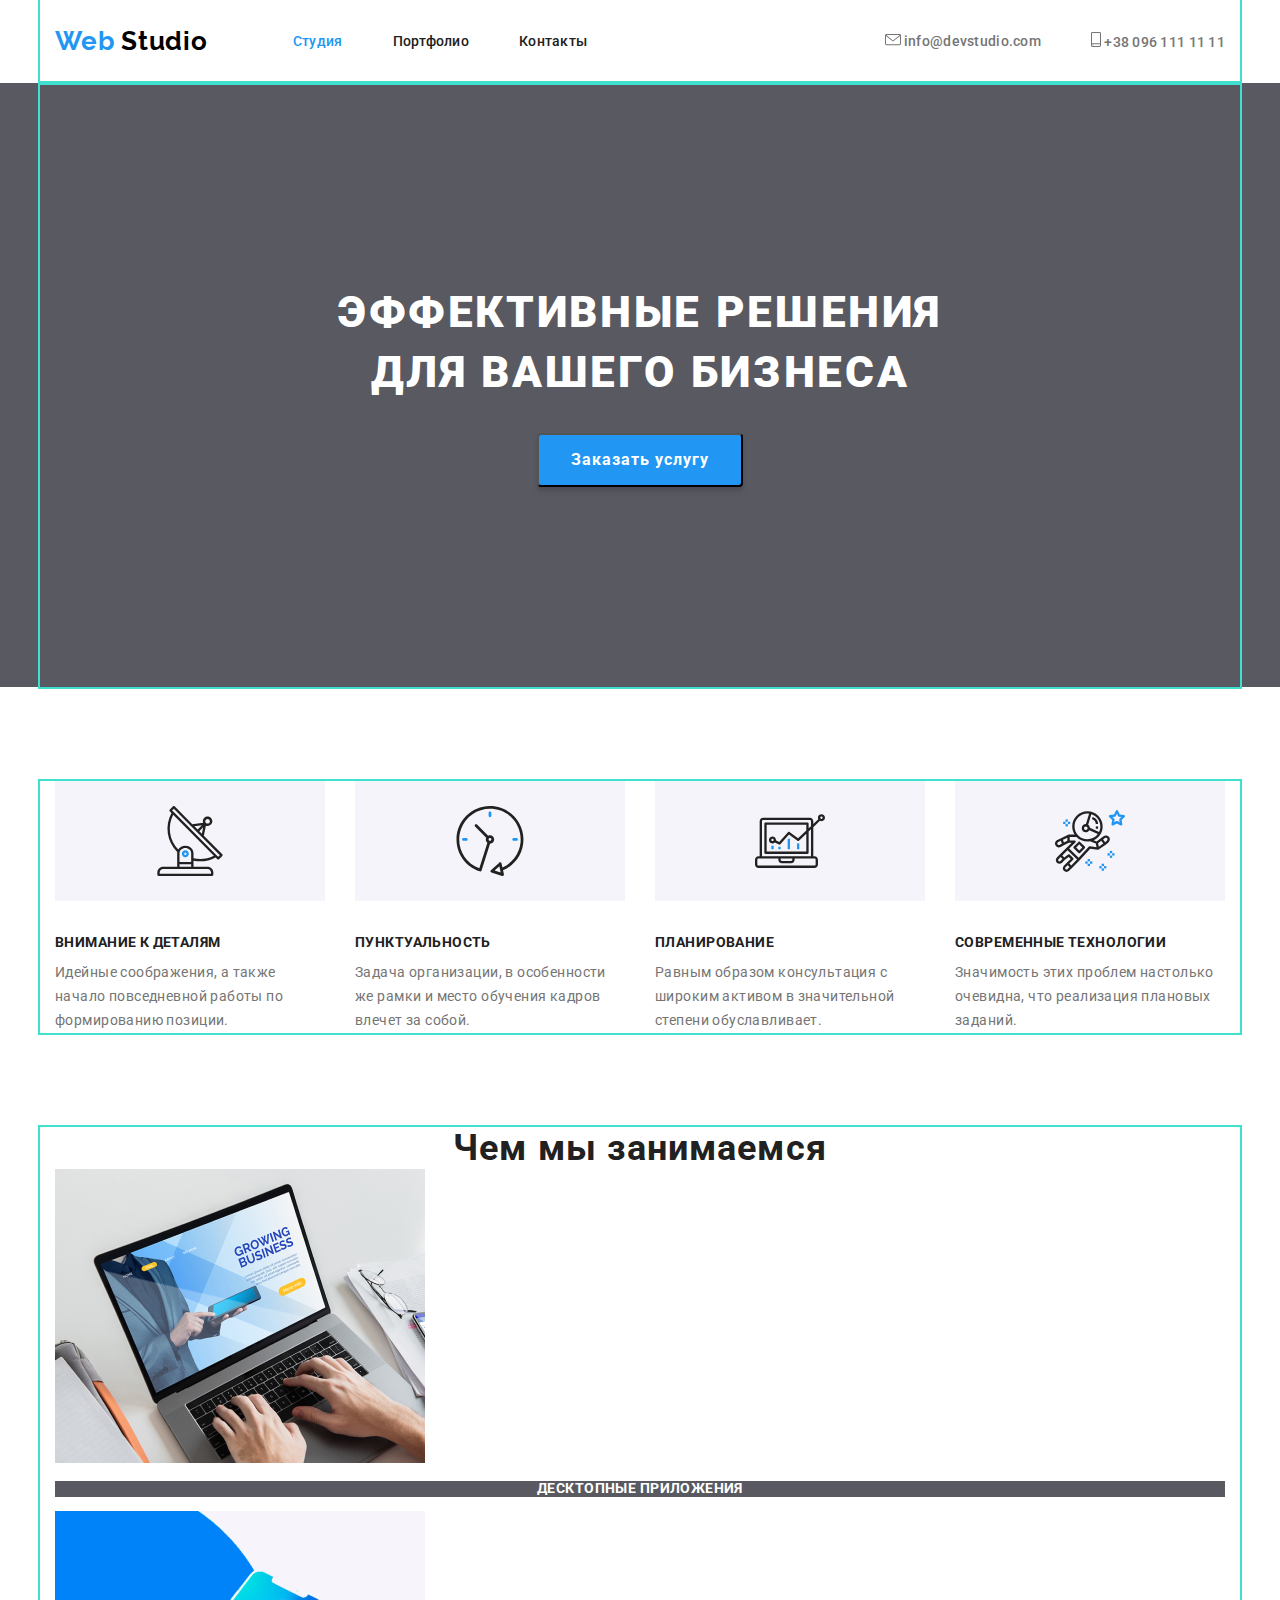
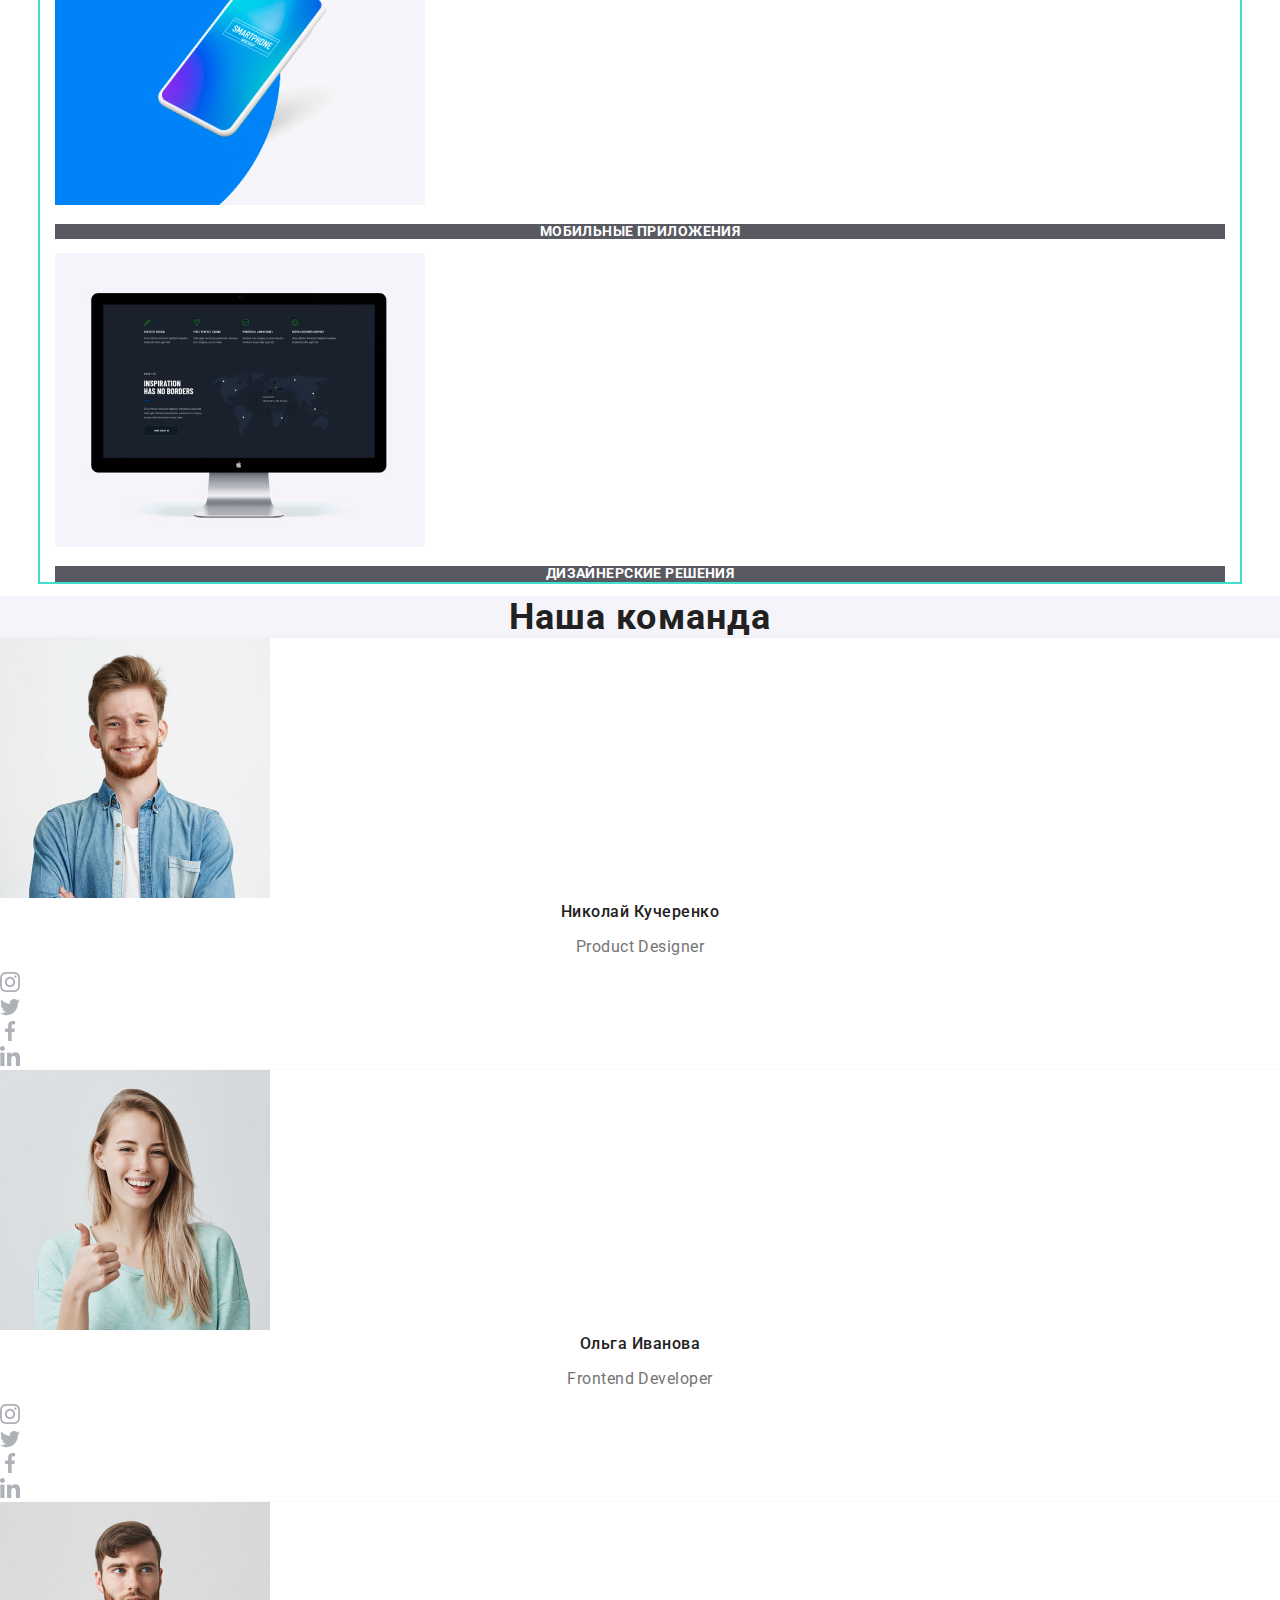
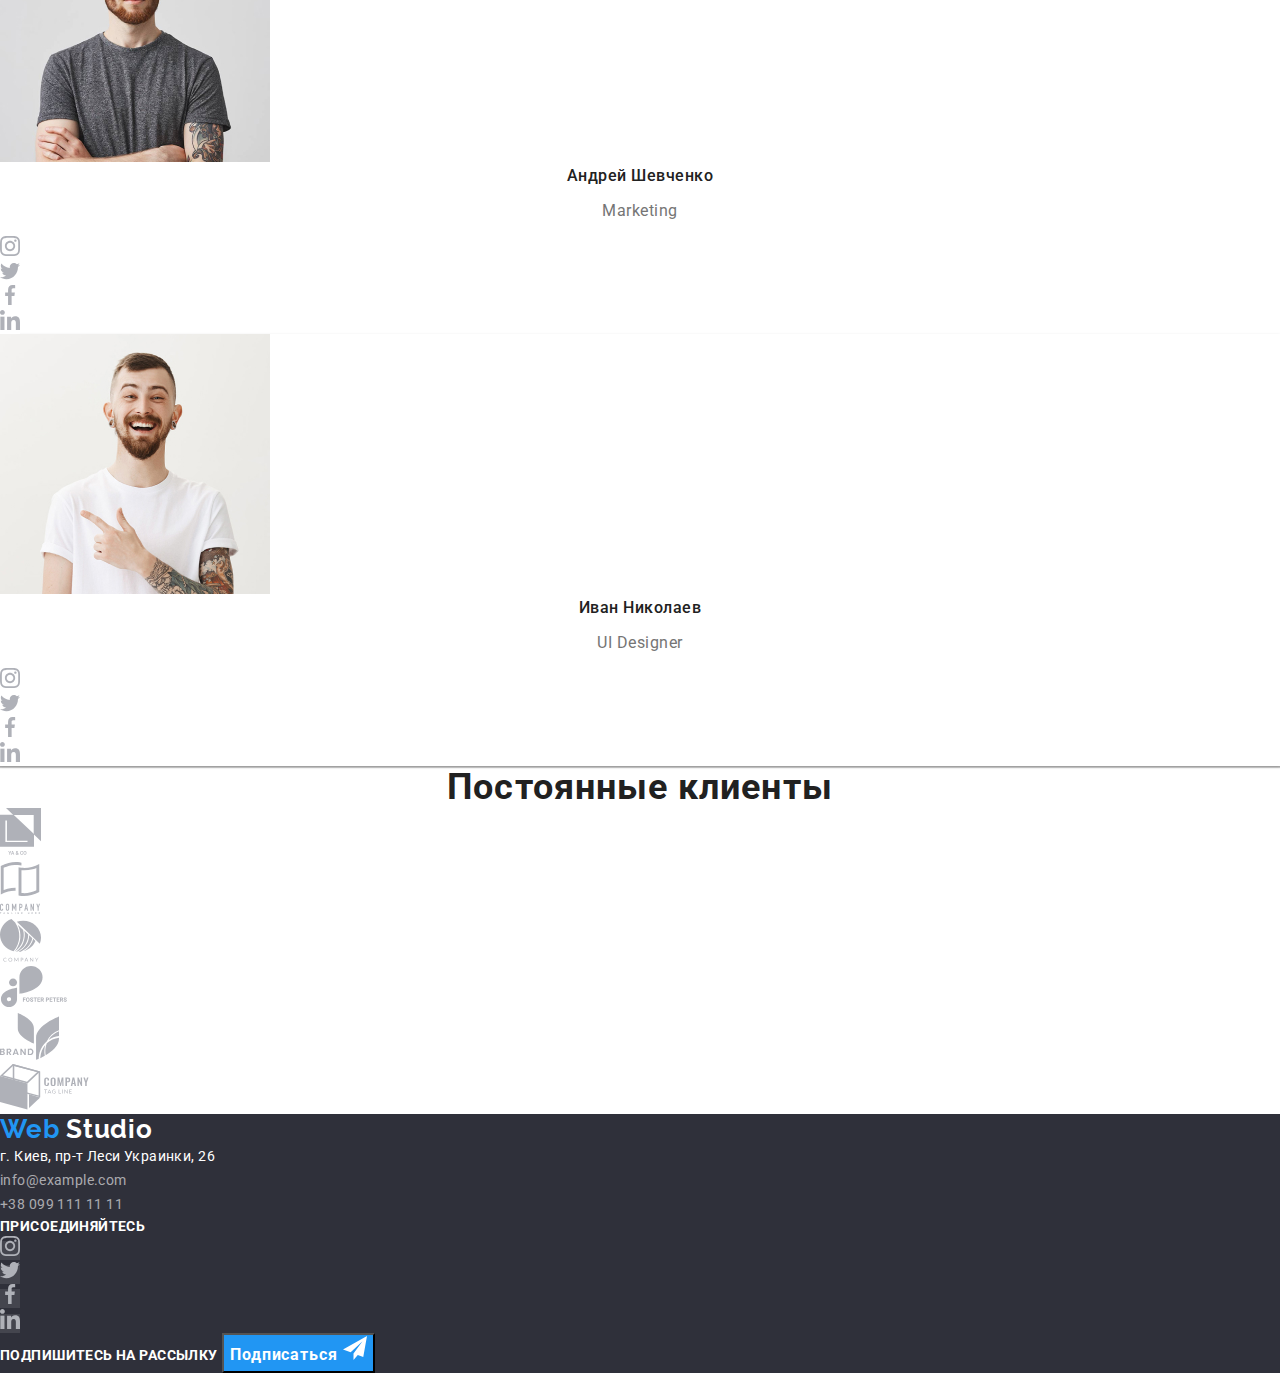
==== commit 8a521a5a: "Добавляет позиционирование для секции features" ====
--- a/index.html
+++ b/index.html
@@ -100,7 +100,7 @@
       </section>
 
       <!-- Особенности -->
-      <section class="features">
+      <section class="features section">
         <div class="container">
           <h2 hidden>Особенности</h2>
           <ul class="features-list list">
@@ -169,36 +169,40 @@
 
       <!-- Деятельность -->
       <section class="activity">
-        <h2 class="title">Чем мы занимаемся</h2>
-        <ul class="activity-list list">
-          <li class="activity-list-item">
-            <img
-              src="./images/img-activity/activity-1.jpg"
-              alt="Кто-то печатает на ноутбуке"
-              width="370"
-              height="294"
-            />
-            <p class="activity-list-item-description">Десктопные приложения</p>
-          </li>
-          <li class="activity-list-item">
-            <img
-              src="./images/img-activity/activity-2.jpg"
-              alt="Смартфон на бело-голубом фоне"
-              width="370"
-              height="294"
-            />
-            <p class="activity-list-item-description">Мобильные приложения</p>
-          </li>
-          <li class="activity-list-item">
-            <img
-              src="./images/img-activity/activity-3.jpg"
-              alt="Монитор"
-              width="370"
-              height="294"
-            />
-            <p class="activity-list-item-description">Дизайнерские решения</p>
-          </li>
-        </ul>
+        <div class="container">
+          <h2 class="title">Чем мы занимаемся</h2>
+          <ul class="activity-list list">
+            <li class="activity-list-item">
+              <img
+                src="./images/img-activity/activity-1.jpg"
+                alt="Кто-то печатает на ноутбуке"
+                width="370"
+                height="294"
+              />
+              <p class="activity-list-item-description">
+                Десктопные приложения
+              </p>
+            </li>
+            <li class="activity-list-item">
+              <img
+                src="./images/img-activity/activity-2.jpg"
+                alt="Смартфон на бело-голубом фоне"
+                width="370"
+                height="294"
+              />
+              <p class="activity-list-item-description">Мобильные приложения</p>
+            </li>
+            <li class="activity-list-item">
+              <img
+                src="./images/img-activity/activity-3.jpg"
+                alt="Монитор"
+                width="370"
+                height="294"
+              />
+              <p class="activity-list-item-description">Дизайнерские решения</p>
+            </li>
+          </ul>
+        </div>
       </section>
 
       <!-- Команда -->
--- a/css/styles.css
+++ b/css/styles.css
@@ -70,6 +70,10 @@
   margin-top: 0;
   margin-bottom: 0;
 }
+.section {
+  padding-top: 94px;
+  padding-bottom: 94px;
+}
 
 /* Логотип в шапке */
 .logo {
@@ -179,10 +183,30 @@
 }
 
 /* Особенности */
+.features-list {
+  display: flex;
+  justify-content: space-between;
+}
+.features-list-item {
+  width: 270px;
+}
+.features-list-item:not(:last-child) {
+  margin-right: 30px;
+}
 .features-list-item-img {
+  padding-top: 25px;
+  padding-right: 100px;
+  padding-bottom: 25px;
+  padding-left: 100px;
+  margin-bottom: 30px;
+
+  width: 270px;
+  height: 120px;
   background-color: var(--background-secondary-color);
 }
 .features-subtitle {
+  margin-bottom: 10px;
+
   font-weight: 700;
   font-size: 14px;
   line-height: 1.14;
@@ -191,6 +215,9 @@
   color: var(--title-color);
 }
 .features-description {
+  margin-top: 0;
+  margin-bottom: 0;
+
   font-weight: 400;
   font-size: 14px;
   line-height: 1.71;
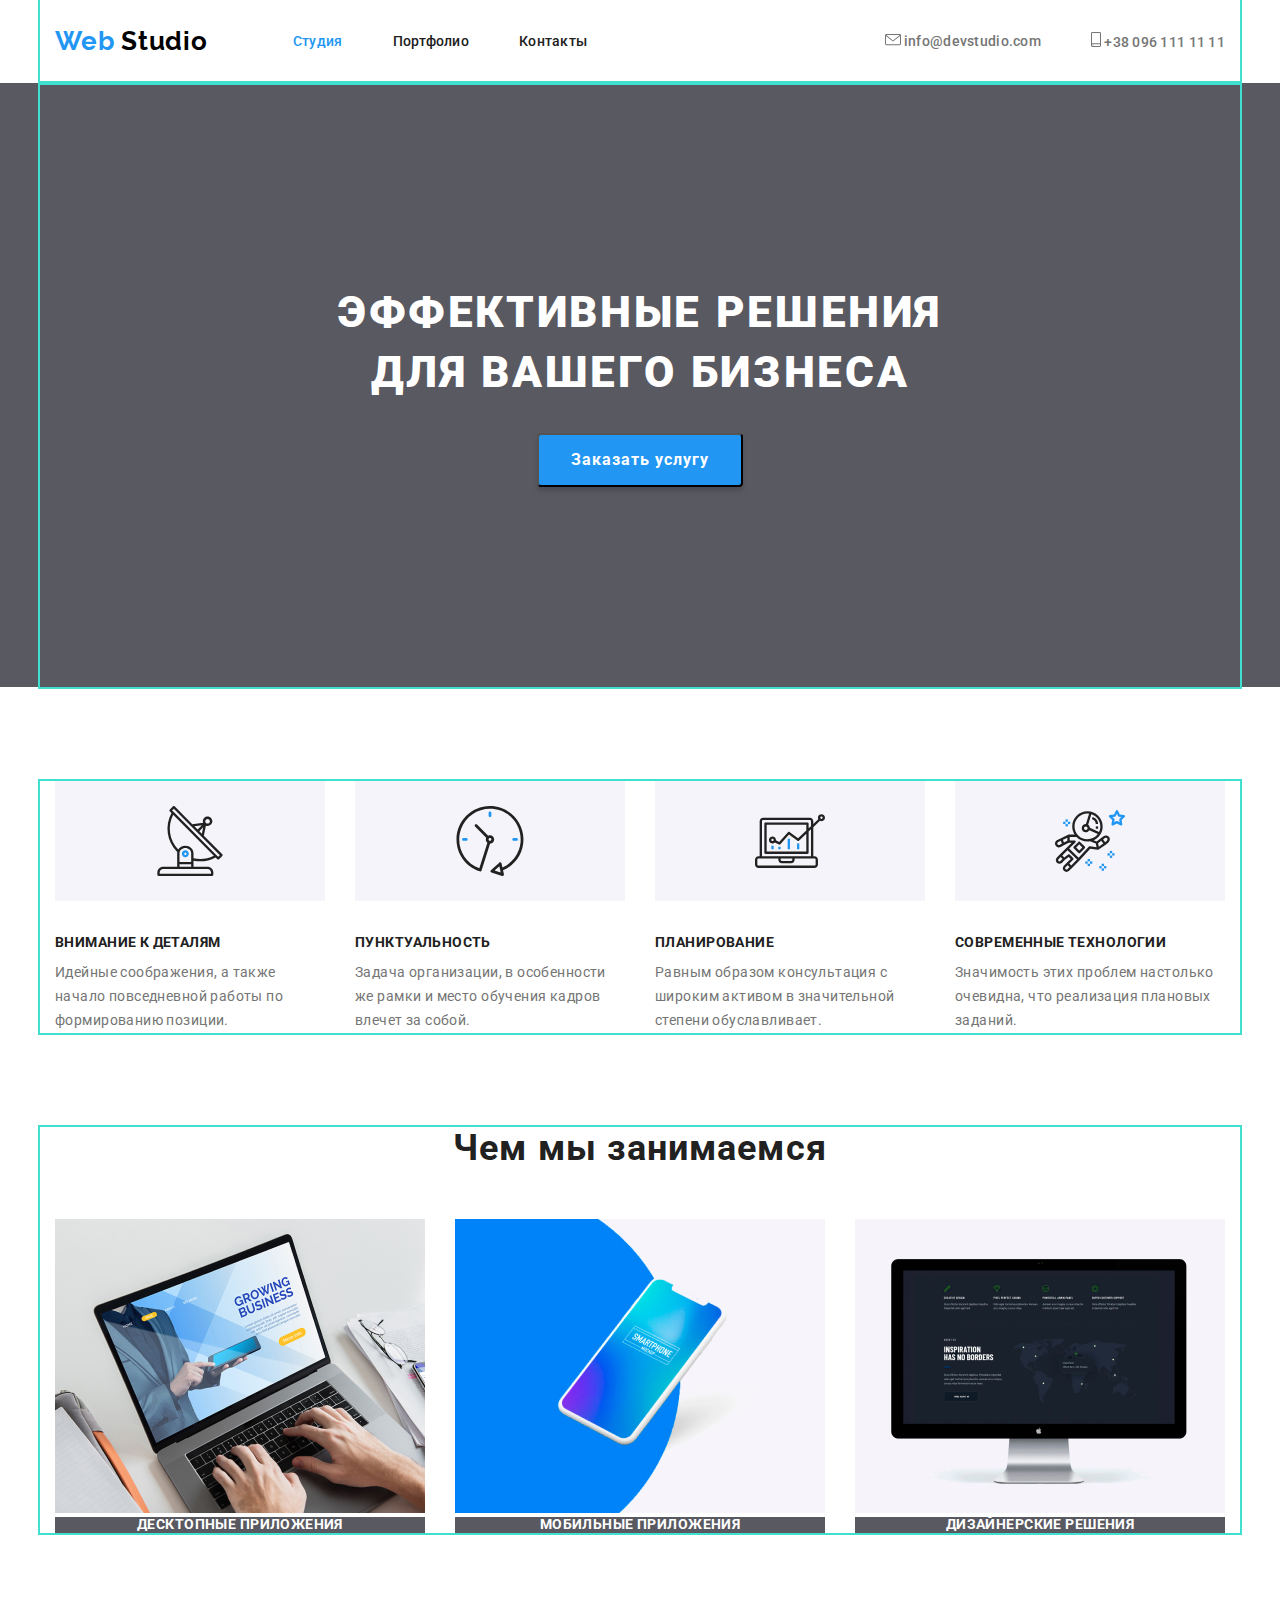
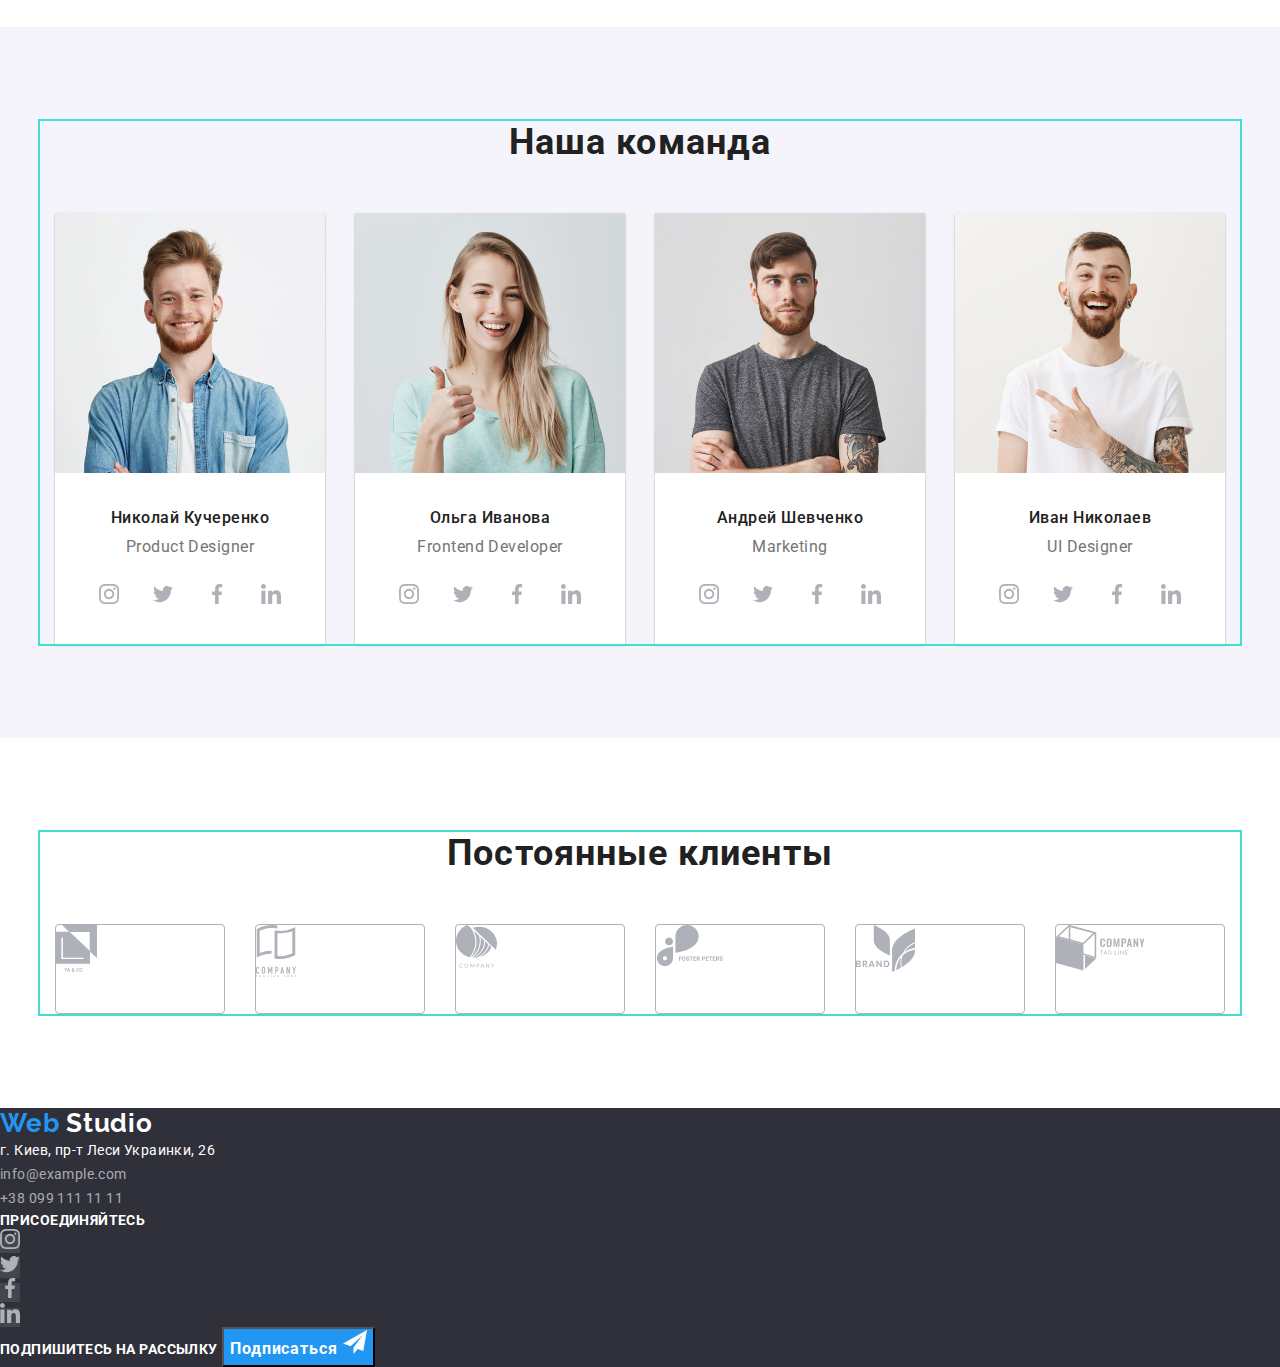
==== commit f8d644b7: "Добавляет позиционирование для секций activity и team" ====
--- a/index.html
+++ b/index.html
@@ -100,7 +100,7 @@
       </section>
 
       <!-- Особенности -->
-      <section class="features section">
+      <section class="features">
         <div class="container">
           <h2 hidden>Особенности</h2>
           <ul class="features-list list">
@@ -168,7 +168,7 @@
       </section>
 
       <!-- Деятельность -->
-      <section class="activity">
+      <section class="activity section">
         <div class="container">
           <h2 class="title">Чем мы занимаемся</h2>
           <ul class="activity-list list">
@@ -206,324 +206,387 @@
       </section>
 
       <!-- Команда -->
-      <section class="team">
-        <h2 class="title">Наша команда</h2>
-        <ul class="team-list list">
-          <li class="team-list-item">
-            <img
-              class="team-list-item-img"
-              src="./images/img-team/worker-1.jpg"
-              alt="Участник команды"
-              width="270"
-              height="260"
-            />
-            <h3 class="team-list-item-name">Николай Кучеренко</h3>
-            <p class="team-list-item-position" lang="en">Product Designer</p>
-            <ul class="social-list list">
-              <li class="social-list-item">
-                <a class="social-list-item-link" href="" aria-label="Инстаграм">
-                  <img
-                    src="./images/social-links/instagram.svg"
-                    alt="Иконка инстаграма"
-                    width="20"
-                    height="20"
-                  />
-                </a>
-              </li>
-              <li class="social-list-item">
-                <a class="social-list-item-link" href="" aria-label="Твиттер">
-                  <img
-                    src="./images/social-links/twitter.svg"
-                    alt="Иконка твиттера"
-                    width="20"
-                    height="20"
-                  />
-                </a>
-              </li>
-              <li class="social-list-item">
-                <a class="social-list-item-link" href="" aria-label="Фейсбук">
-                  <img
-                    src="./images/social-links/facebook.svg"
-                    alt="Иконка фейсбука"
-                    width="20"
-                    height="20"
-                  />
-                </a>
-              </li>
-              <li class="social-list-item">
-                <a class="social-list-item-link" href="" aria-label="Линкедин">
-                  <img
-                    src="./images/social-links/linkedin.svg"
-                    alt="Иконка линкедина"
-                    width="20"
-                    height="20"
-                  />
-                </a>
-              </li>
-            </ul>
-          </li>
-
-          <li class="team-list-item">
-            <img
-              src="./images/img-team/worker-2.jpg"
-              alt="Участник команды"
-              width="270"
-              height="260"
-            />
-            <h3 class="team-list-item-name">Ольга Иванова</h3>
-            <p class="team-list-item-position" lang="en">Frontend Developer</p>
-            <ul class="social-list list">
-              <li class="social-list-item">
-                <a class="social-list-item-link" href="" aria-label="Инстаграм">
-                  <img
-                    src="./images/social-links/instagram.svg"
-                    alt="Иконка инстаграма"
-                    width="20"
-                    height="20"
-                  />
-                </a>
-              </li>
-              <li class="social-list-item">
-                <a class="social-list-item-link" href="" aria-label="Твиттер">
-                  <img
-                    src="./images/social-links/twitter.svg"
-                    alt="Иконка твиттера"
-                    width="20"
-                    height="20"
-                  />
-                </a>
-              </li>
-              <li class="social-list-item">
-                <a class="social-list-item-link" href="" aria-label="Фейсбук">
-                  <img
-                    src="./images/social-links/facebook.svg"
-                    alt="Иконка фейсбука"
-                    width="20"
-                    height="20"
-                  />
-                </a>
-              </li>
-              <li class="social-list-item">
-                <a class="social-list-item-link" href="" aria-label="Линкедин">
-                  <img
-                    src="./images/social-links/linkedin.svg"
-                    alt="Иконка линкедина"
-                    width="20"
-                    height="20"
-                  />
-                </a>
-              </li>
-            </ul>
-          </li>
-
-          <li class="team-list-item">
-            <img
-              src="./images/img-team/worker-3.jpg"
-              alt="Участник команды"
-              width="270"
-              height="260"
-            />
-            <h3 class="team-list-item-name">Андрей Шевченко</h3>
-            <p class="team-list-item-position" lang="en">Marketing</p>
-            <ul class="social-list list">
-              <li class="social-list-item">
-                <a class="social-list-item-link" href="" aria-label="Инстаграм">
-                  <img
-                    src="./images/social-links/instagram.svg"
-                    alt="Иконка инстаграма"
-                    width="20"
-                    height="20"
-                  />
-                </a>
-              </li>
-              <li class="social-list-item">
-                <a class="social-list-item-link" href="" aria-label="Твиттер">
-                  <img
-                    src="./images/social-links/twitter.svg"
-                    alt="Иконка твиттера"
-                    width="20"
-                    height="20"
-                  />
-                </a>
-              </li>
-              <li class="social-list-item">
-                <a class="social-list-item-link" href="" aria-label="Фейсбук">
-                  <img
-                    src="./images/social-links/facebook.svg"
-                    alt="Иконка фейсбука"
-                    width="20"
-                    height="20"
-                  />
-                </a>
-              </li>
-              <li class="social-list-item">
-                <a class="social-list-item-link" href="" aria-label="Линкедин">
-                  <img
-                    src="./images/social-links/linkedin.svg"
-                    alt="Иконка линкедина"
-                    width="20"
-                    height="20"
-                  />
-                </a>
-              </li>
-            </ul>
-          </li>
-
-          <li class="team-list-item">
-            <img
-              src="./images/img-team/worker-4.jpg"
-              alt="Участник команды"
-              width="270"
-              height="260"
-            />
-            <h3 class="team-list-item-name">Иван Николаев</h3>
-            <p class="team-list-item-position" lang="en">UI Designer</p>
-            <ul class="social-list list">
-              <li class="social-list-item">
-                <a class="social-list-item-link" href="" aria-label="Инстаграм">
-                  <img
-                    src="./images/social-links/instagram.svg"
-                    alt="Иконка инстаграма"
-                    width="20"
-                    height="20"
-                  />
-                </a>
-              </li>
-              <li class="social-list-item">
-                <a class="social-list-item-link" href="" aria-label="Твиттер">
-                  <img
-                    src="./images/social-links/twitter.svg"
-                    alt="Иконка твиттера"
-                    width="20"
-                    height="20"
-                  />
-                </a>
-              </li>
-              <li class="social-list-item">
-                <a class="social-list-item-link" href="" aria-label="Фейсбук">
-                  <img
-                    src="./images/social-links/facebook.svg"
-                    alt="Иконка фейсбука"
-                    width="20"
-                    height="20"
-                  />
-                </a>
-              </li>
-              <li class="social-list-item">
-                <a class="social-list-item-link" href="" aria-label="Линкедин">
-                  <img
-                    src="./images/social-links/linkedin.svg"
-                    alt="Иконка линкедина"
-                    width="20"
-                    height="20"
-                  />
-                </a>
-              </li>
-            </ul>
-          </li>
-        </ul>
+      <section class="team section">
+        <div class="container">
+          <h2 class="title">Наша команда</h2>
+          <ul class="team-list list">
+            <li class="team-list-item">
+              <img
+                class="team-list-item-img"
+                src="./images/img-team/worker-1.jpg"
+                alt="Участник команды"
+                width="270"
+                height="260"
+              />
+              <h3 class="team-list-item-name">Николай Кучеренко</h3>
+              <p class="team-list-item-position" lang="en">Product Designer</p>
+              <ul class="social-list list">
+                <li class="social-list-item">
+                  <a
+                    class="social-list-item-link"
+                    href=""
+                    aria-label="Инстаграм"
+                  >
+                    <img
+                      class="social-list-item-link-img"
+                      src="./images/social-links/instagram.svg"
+                      alt="Иконка инстаграма"
+                      width="20"
+                      height="20"
+                    />
+                  </a>
+                </li>
+                <li class="social-list-item">
+                  <a class="social-list-item-link" href="" aria-label="Твиттер">
+                    <img
+                      class="social-list-item-link-img"
+                      src="./images/social-links/twitter.svg"
+                      alt="Иконка твиттера"
+                      width="20"
+                      height="20"
+                    />
+                  </a>
+                </li>
+                <li class="social-list-item">
+                  <a class="social-list-item-link" href="" aria-label="Фейсбук">
+                    <img
+                      class="social-list-item-link-img"
+                      src="./images/social-links/facebook.svg"
+                      alt="Иконка фейсбука"
+                      width="20"
+                      height="20"
+                    />
+                  </a>
+                </li>
+                <li class="social-list-item">
+                  <a
+                    class="social-list-item-link"
+                    href=""
+                    aria-label="Линкедин"
+                  >
+                    <img
+                      class="social-list-item-link-img"
+                      src="./images/social-links/linkedin.svg"
+                      alt="Иконка линкедина"
+                      width="20"
+                      height="20"
+                    />
+                  </a>
+                </li>
+              </ul>
+            </li>
+
+            <li class="team-list-item">
+              <img
+                class="team-list-item-img"
+                src="./images/img-team/worker-2.jpg"
+                alt="Участник команды"
+                width="270"
+                height="260"
+              />
+              <h3 class="team-list-item-name">Ольга Иванова</h3>
+              <p class="team-list-item-position" lang="en">
+                Frontend Developer
+              </p>
+              <ul class="social-list list">
+                <li class="social-list-item">
+                  <a
+                    class="social-list-item-link"
+                    href=""
+                    aria-label="Инстаграм"
+                  >
+                    <img
+                      class="social-list-item-link-img"
+                      src="./images/social-links/instagram.svg"
+                      alt="Иконка инстаграма"
+                      width="20"
+                      height="20"
+                    />
+                  </a>
+                </li>
+                <li class="social-list-item">
+                  <a class="social-list-item-link" href="" aria-label="Твиттер">
+                    <img
+                      class="social-list-item-link-img"
+                      src="./images/social-links/twitter.svg"
+                      alt="Иконка твиттера"
+                      width="20"
+                      height="20"
+                    />
+                  </a>
+                </li>
+                <li class="social-list-item">
+                  <a class="social-list-item-link" href="" aria-label="Фейсбук">
+                    <img
+                      class="social-list-item-link-img"
+                      src="./images/social-links/facebook.svg"
+                      alt="Иконка фейсбука"
+                      width="20"
+                      height="20"
+                    />
+                  </a>
+                </li>
+                <li class="social-list-item">
+                  <a
+                    class="social-list-item-link"
+                    href=""
+                    aria-label="Линкедин"
+                  >
+                    <img
+                      class="social-list-item-link-img"
+                      src="./images/social-links/linkedin.svg"
+                      alt="Иконка линкедина"
+                      width="20"
+                      height="20"
+                    />
+                  </a>
+                </li>
+              </ul>
+            </li>
+
+            <li class="team-list-item">
+              <img
+                class="team-list-item-img"
+                src="./images/img-team/worker-3.jpg"
+                alt="Участник команды"
+                width="270"
+                height="260"
+              />
+              <h3 class="team-list-item-name">Андрей Шевченко</h3>
+              <p class="team-list-item-position" lang="en">Marketing</p>
+              <ul class="social-list list">
+                <li class="social-list-item">
+                  <a
+                    class="social-list-item-link"
+                    href=""
+                    aria-label="Инстаграм"
+                  >
+                    <img
+                      class="social-list-item-link-img"
+                      src="./images/social-links/instagram.svg"
+                      alt="Иконка инстаграма"
+                      width="20"
+                      height="20"
+                    />
+                  </a>
+                </li>
+                <li class="social-list-item">
+                  <a class="social-list-item-link" href="" aria-label="Твиттер">
+                    <img
+                      class="social-list-item-link-img"
+                      src="./images/social-links/twitter.svg"
+                      alt="Иконка твиттера"
+                      width="20"
+                      height="20"
+                    />
+                  </a>
+                </li>
+                <li class="social-list-item">
+                  <a class="social-list-item-link" href="" aria-label="Фейсбук">
+                    <img
+                      class="social-list-item-link-img"
+                      src="./images/social-links/facebook.svg"
+                      alt="Иконка фейсбука"
+                      width="20"
+                      height="20"
+                    />
+                  </a>
+                </li>
+                <li class="social-list-item">
+                  <a
+                    class="social-list-item-link"
+                    href=""
+                    aria-label="Линкедин"
+                  >
+                    <img
+                      class="social-list-item-link-img"
+                      src="./images/social-links/linkedin.svg"
+                      alt="Иконка линкедина"
+                      width="20"
+                      height="20"
+                    />
+                  </a>
+                </li>
+              </ul>
+            </li>
+
+            <li class="team-list-item">
+              <img
+                class="team-list-item-img"
+                src="./images/img-team/worker-4.jpg"
+                alt="Участник команды"
+                width="270"
+                height="260"
+              />
+              <h3 class="team-list-item-name">Иван Николаев</h3>
+              <p class="team-list-item-position" lang="en">UI Designer</p>
+              <ul class="social-list list">
+                <li class="social-list-item">
+                  <a
+                    class="social-list-item-link"
+                    href=""
+                    aria-label="Инстаграм"
+                  >
+                    <img
+                      class="social-list-item-link-img"
+                      src="./images/social-links/instagram.svg"
+                      alt="Иконка инстаграма"
+                      width="20"
+                      height="20"
+                    />
+                  </a>
+                </li>
+                <li class="social-list-item">
+                  <a class="social-list-item-link" href="" aria-label="Твиттер">
+                    <img
+                      class="social-list-item-link-img"
+                      src="./images/social-links/twitter.svg"
+                      alt="Иконка твиттера"
+                      width="20"
+                      height="20"
+                    />
+                  </a>
+                </li>
+                <li class="social-list-item">
+                  <a class="social-list-item-link" href="" aria-label="Фейсбук">
+                    <img
+                      class="social-list-item-link-img"
+                      src="./images/social-links/facebook.svg"
+                      alt="Иконка фейсбука"
+                      width="20"
+                      height="20"
+                    />
+                  </a>
+                </li>
+                <li class="social-list-item">
+                  <a
+                    class="social-list-item-link"
+                    href=""
+                    aria-label="Линкедин"
+                  >
+                    <img
+                      class="social-list-item-link-img"
+                      src="./images/social-links/linkedin.svg"
+                      alt="Иконка линкедина"
+                      width="20"
+                      height="20"
+                    />
+                  </a>
+                </li>
+              </ul>
+            </li>
+          </ul>
+        </div>
       </section>
 
       <!-- Постоянные клиенты -->
-      <section class="customers">
-        <h2 class="title">Постоянные клиенты</h2>
-        <ul class="customers-list list">
-          <li class="customers-list-item">
-            <a
-              class="customers-list-item-link link"
-              href=""
-              target="_blank"
-              rel="noreferrer noopener"
-            >
-              <img
-                src="./images/customers/client-logo-1.svg"
-                alt="Логотип компании-клиента"
-                width="45"
-                height="50"
-              />
-            </a>
-          </li>
-
-          <li class="customers-list-item">
-            <a
-              class="customers-list-item-link link"
-              href=""
-              target="_blank"
-              rel="noreferrer noopener"
-            >
-              <img
-                src="./images/customers/client-logo-2.svg"
-                alt="Логотип компании-клиента"
-                width="40"
-                height="52"
-              />
-            </a>
-          </li>
-
-          <li class="customers-list-item">
-            <a
-              class="customers-list-item-link link"
-              href=""
-              target="_blank"
-              rel="noreferrer noopener"
-            >
-              <img
-                src="./images/customers/client-logo-3.svg"
-                alt="Логотип компании-клиента"
-                width="41"
-                height="43"
-              />
-            </a>
-          </li>
-
-          <li class="customers-list-item">
-            <a
-              class="customers-list-item-link link"
-              href=""
-              target="_blank"
-              rel="noreferrer noopener"
-            >
-              <img
-                src="./images/customers/client-logo-4.svg"
-                alt="Логотип компании-клиента"
-                width="80"
-                height="42"
-              />
-            </a>
-          </li>
-
-          <li class="customers-list-item">
-            <a
-              class="customers-list-item-link link"
-              href=""
-              target="_blank"
-              rel="noreferrer noopener"
-            >
-              <img
-                src="./images/customers/client-logo-5.svg"
-                alt="Логотип компании-клиента"
-                width="59"
-                height="47"
-              />
-            </a>
-          </li>
-
-          <li class="customers-list-item">
-            <a
-              class="customers-list-item-link link"
-              href=""
-              target="_blank"
-              rel="noreferrer noopener"
-            >
-              <img
-                src="./images/customers/client-logo-6.svg"
-                alt="Логотип компании-клиента"
-                width="89"
-                height="46"
-              />
-            </a>
-          </li>
-        </ul>
+      <section class="customers section">
+        <div class="container">
+          <h2 class="title">Постоянные клиенты</h2>
+          <ul class="customers-list list">
+            <li class="customers-list-item">
+              <a
+                class="customers-list-item-link link"
+                href=""
+                target="_blank"
+                rel="noreferrer noopener"
+              >
+                <img
+                  class="customers-list-item-img"
+                  src="./images/customers/client-logo-1.svg"
+                  alt="Логотип компании-клиента"
+                  width="45"
+                  height="50"
+                />
+              </a>
+            </li>
+
+            <li class="customers-list-item">
+              <a
+                class="customers-list-item-link link"
+                href=""
+                target="_blank"
+                rel="noreferrer noopener"
+              >
+                <img
+                  class="customers-list-item-img"
+                  src="./images/customers/client-logo-2.svg"
+                  alt="Логотип компании-клиента"
+                  width="40"
+                  height="52"
+                />
+              </a>
+            </li>
+
+            <li class="customers-list-item">
+              <a
+                class="customers-list-item-link link"
+                href=""
+                target="_blank"
+                rel="noreferrer noopener"
+              >
+                <img
+                  class="customers-list-item-img"
+                  src="./images/customers/client-logo-3.svg"
+                  alt="Логотип компании-клиента"
+                  width="41"
+                  height="43"
+                />
+              </a>
+            </li>
+
+            <li class="customers-list-item">
+              <a
+                class="customers-list-item-link link"
+                href=""
+                target="_blank"
+                rel="noreferrer noopener"
+              >
+                <img
+                  class="customers-list-item-img"
+                  src="./images/customers/client-logo-4.svg"
+                  alt="Логотип компании-клиента"
+                  width="80"
+                  height="42"
+                />
+              </a>
+            </li>
+
+            <li class="customers-list-item">
+              <a
+                class="customers-list-item-link link"
+                href=""
+                target="_blank"
+                rel="noreferrer noopener"
+              >
+                <img
+                  class="customers-list-item-img"
+                  src="./images/customers/client-logo-5.svg"
+                  alt="Логотип компании-клиента"
+                  width="59"
+                  height="47"
+                />
+              </a>
+            </li>
+
+            <li class="customers-list-item">
+              <a
+                class="customers-list-item-link link"
+                href=""
+                target="_blank"
+                rel="noreferrer noopener"
+              >
+                <img
+                  class="customers-list-item-img"
+                  src="./images/customers/client-logo-6.svg"
+                  alt="Логотип компании-клиента"
+                  width="89"
+                  height="46"
+                />
+              </a>
+            </li>
+          </ul>
+        </div>
       </section>
     </main>
 
--- a/css/styles.css
+++ b/css/styles.css
@@ -183,6 +183,9 @@
 }
 
 /* Особенности */
+.features {
+  padding-top: 94px;
+}
 .features-list {
   display: flex;
   justify-content: space-between;
@@ -225,7 +228,16 @@
 }
 
 /* Деятельность */
+.activity-list {
+  display: flex;
+  justify-content: space-between;
+}
+.activity-list-item:not(:last-child) {
+  margin-right: 30px;
+}
 .title {
+  margin-bottom: 50px;
+
   font-weight: 700;
   font-size: 36px;
   line-height: 1.17;
@@ -234,6 +246,9 @@
   color: var(--title-color);
 }
 .activity-list-item-description {
+  margin-top: 0;
+  margin-bottom: 0;
+
   font-weight: 700;
   font-size: 14px;
   line-height: 1.14;
@@ -247,11 +262,24 @@
 /* Команда */
 .team {
   background-color: var(--background-secondary-color);
+}
+.team-list {
+  display: flex;
+  justify-content: space-between;
 }
 .team-list-item {
   background-color: var(--background-main-color);
   box-shadow: 0px 2px 1px rgba(0, 0, 0, 0.2), 0px 1px 1px rgba(0, 0, 0, 0.14),
     0px 1px 3px rgba(0, 0, 0, 0.12);
+}
+.team-list-item:not(:last-child) {
+  margin-right: 30px;
+}
+.team-list-item-img {
+  margin-bottom: 30px;
+}
+.team-list-item-name {
+  margin-bottom: 10px;
 }
 .team-list-item-name,
 .team-list-item-position {
@@ -263,8 +291,19 @@
   color: var(--title-color);
 }
 .team-list-item-position {
+  margin-top: 0;
+  margin-bottom: 16;
+
   font-weight: 400;
   color: var(--primary-text-color);
+}
+.team .social-list {
+  display: flex;
+  justify-content: space-between;
+
+  padding-right: 32px;
+  padding-bottom: 24px;
+  padding-left: 32px;
 }
 .social-list-item-link {
   background-color: var(--background-main-color);
@@ -273,8 +312,24 @@
 .social-list-item-link:focus {
   background-color: var(--accent-color);
 }
+.social-list-item-link-img {
+  padding: 12px;
+  width: 44px;
+  height: 44px;
+}
 
 /* Постоянные клиенты */
+.customers-list {
+  display: flex;
+  justify-content: space-between;
+}
+.customers-list-item {
+  border: 1px solid #afb1b8;
+  border-radius: 4px;
+
+  width: 170px;
+  height: 90px;
+}
 
 /* Логотип в подвале */
 .footer-address-container .logo {
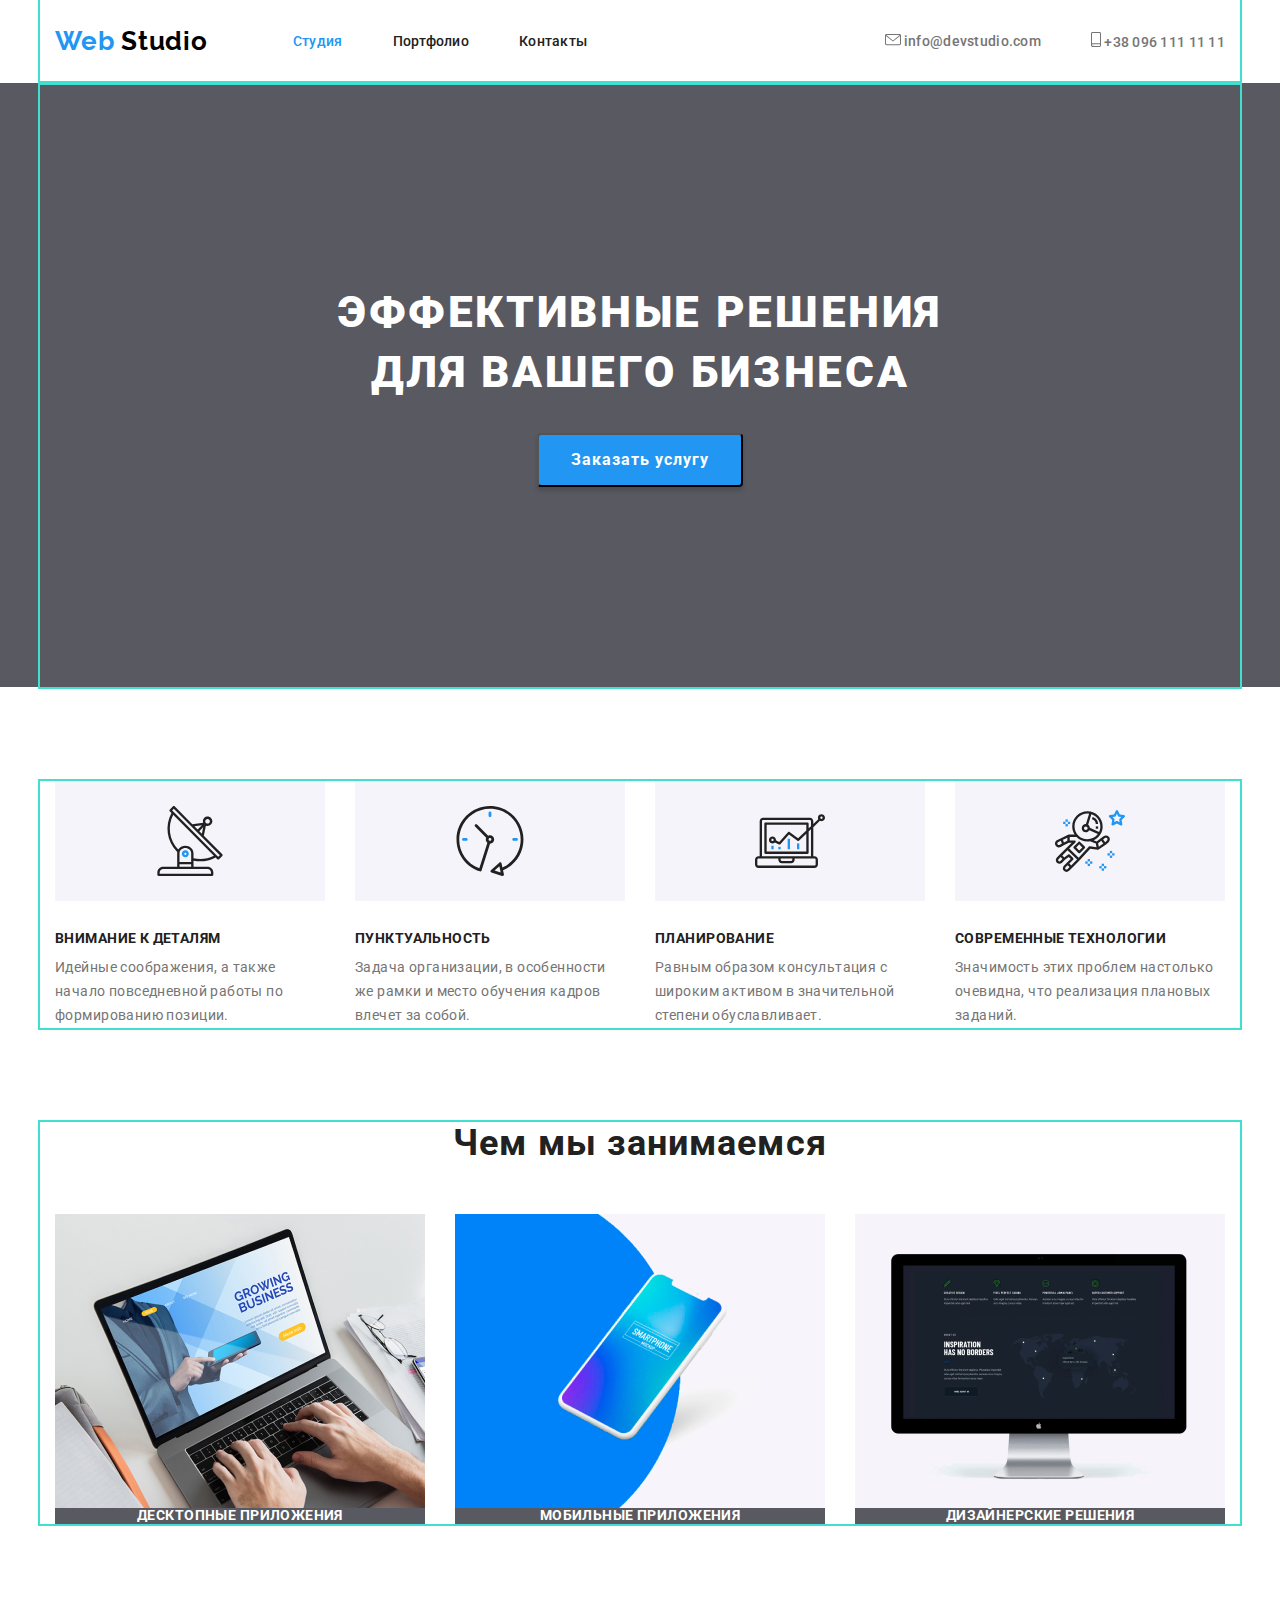
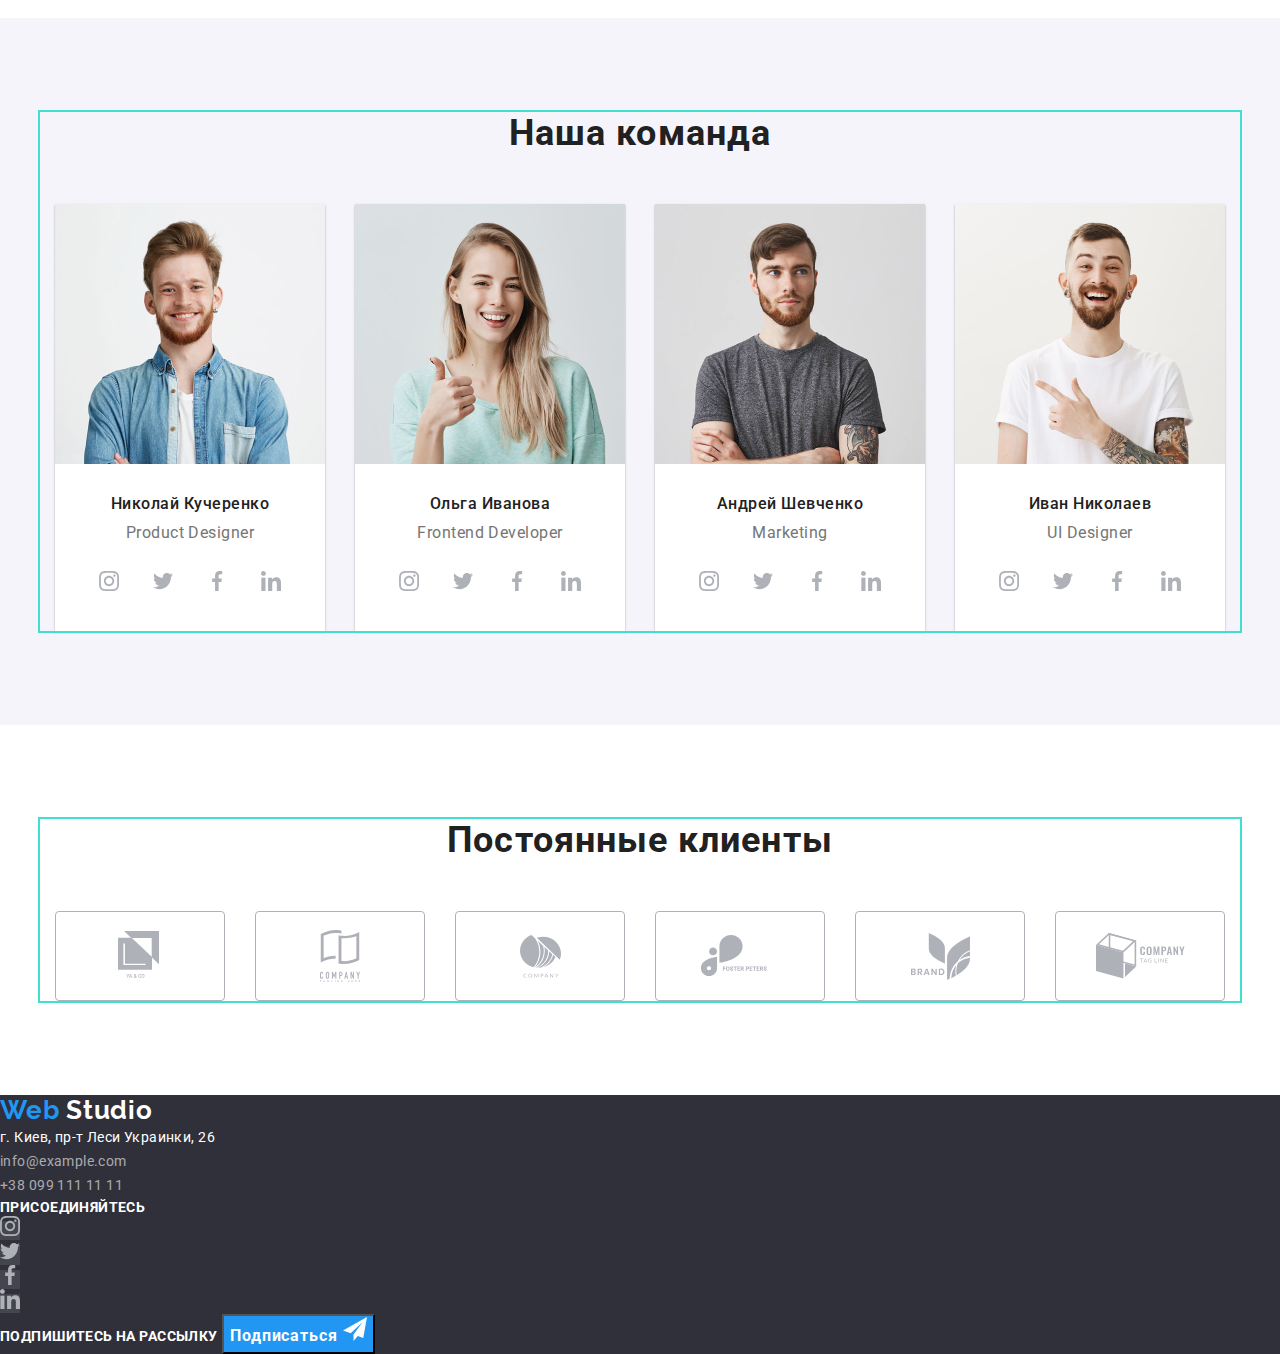
==== commit 6e81828d: "Добавляет позиционирование для секции Customers" ====
--- a/index.html
+++ b/index.html
@@ -174,6 +174,7 @@
           <ul class="activity-list list">
             <li class="activity-list-item">
               <img
+                class="activity-list-item-img"
                 src="./images/img-activity/activity-1.jpg"
                 alt="Кто-то печатает на ноутбуке"
                 width="370"
@@ -185,6 +186,7 @@
             </li>
             <li class="activity-list-item">
               <img
+                class="activity-list-item-img"
                 src="./images/img-activity/activity-2.jpg"
                 alt="Смартфон на бело-голубом фоне"
                 width="370"
@@ -194,6 +196,7 @@
             </li>
             <li class="activity-list-item">
               <img
+                class="activity-list-item-img"
                 src="./images/img-activity/activity-3.jpg"
                 alt="Монитор"
                 width="370"
--- a/css/styles.css
+++ b/css/styles.css
@@ -176,6 +176,7 @@
   letter-spacing: 0.06em;
   color: var(--secondary-text-color);
   background-color: var(--accent-color);
+  cursor: pointer;
 }
 .modal-btn:hover,
 .modal-btn:focus {
@@ -197,6 +198,7 @@
   margin-right: 30px;
 }
 .features-list-item-img {
+  display: block;
   padding-top: 25px;
   padding-right: 100px;
   padding-bottom: 25px;
@@ -245,6 +247,9 @@
   letter-spacing: 0.03em;
   color: var(--title-color);
 }
+.activity-list-item-img {
+  display: block;
+}
 .activity-list-item-description {
   margin-top: 0;
   margin-bottom: 0;
@@ -276,6 +281,7 @@
   margin-right: 30px;
 }
 .team-list-item-img {
+  display: block;
   margin-bottom: 30px;
 }
 .team-list-item-name {
@@ -305,6 +311,9 @@
   padding-bottom: 24px;
   padding-left: 32px;
 }
+.social-list-item:not(:last-child) {
+  margin-right: 10px;
+}
 .social-list-item-link {
   background-color: var(--background-main-color);
 }
@@ -323,12 +332,19 @@
   display: flex;
   justify-content: space-between;
 }
-.customers-list-item {
+.customers-list-item-link {
+  display: flex;
+  justify-content: center;
+  align-items: center;
+
   border: 1px solid #afb1b8;
   border-radius: 4px;
 
   width: 170px;
   height: 90px;
+}
+.customers-list-item:not(:last-child) {
+  margin-right: 30px;
 }
 
 /* Логотип в подвале */
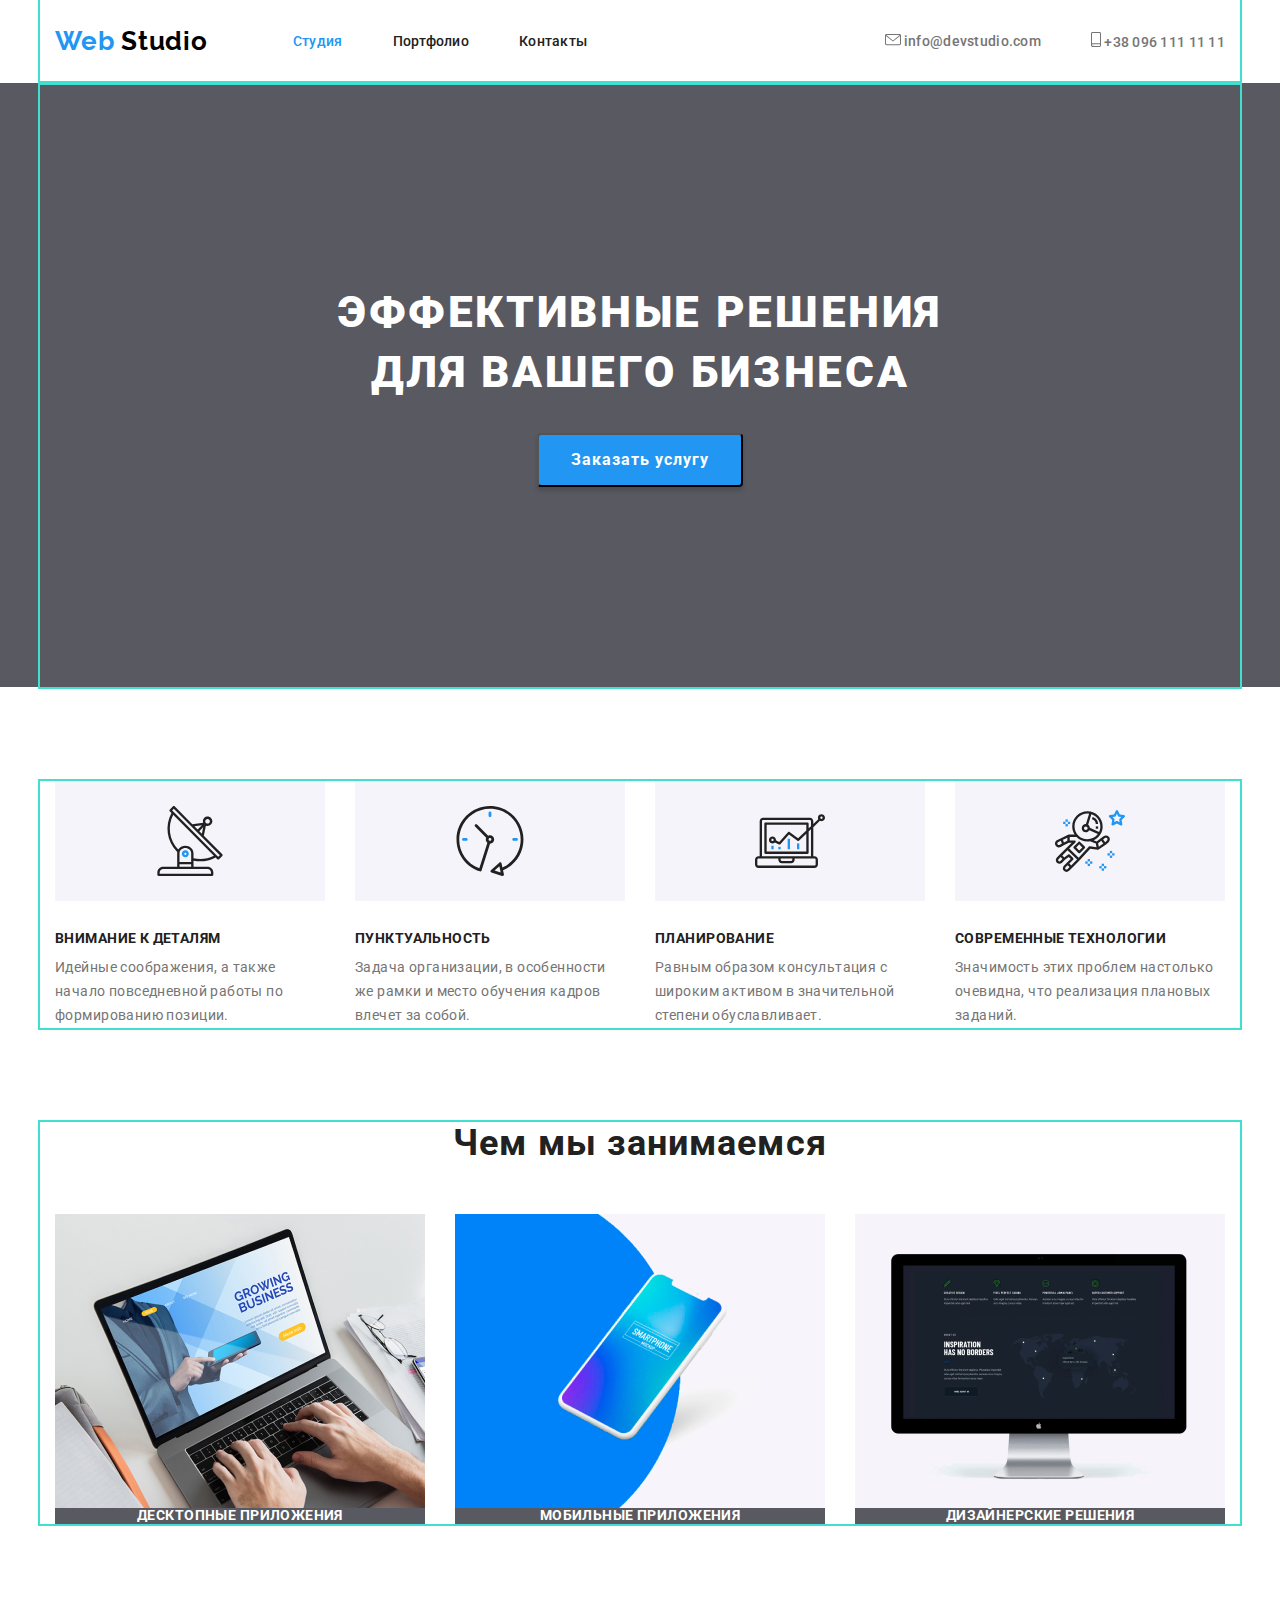
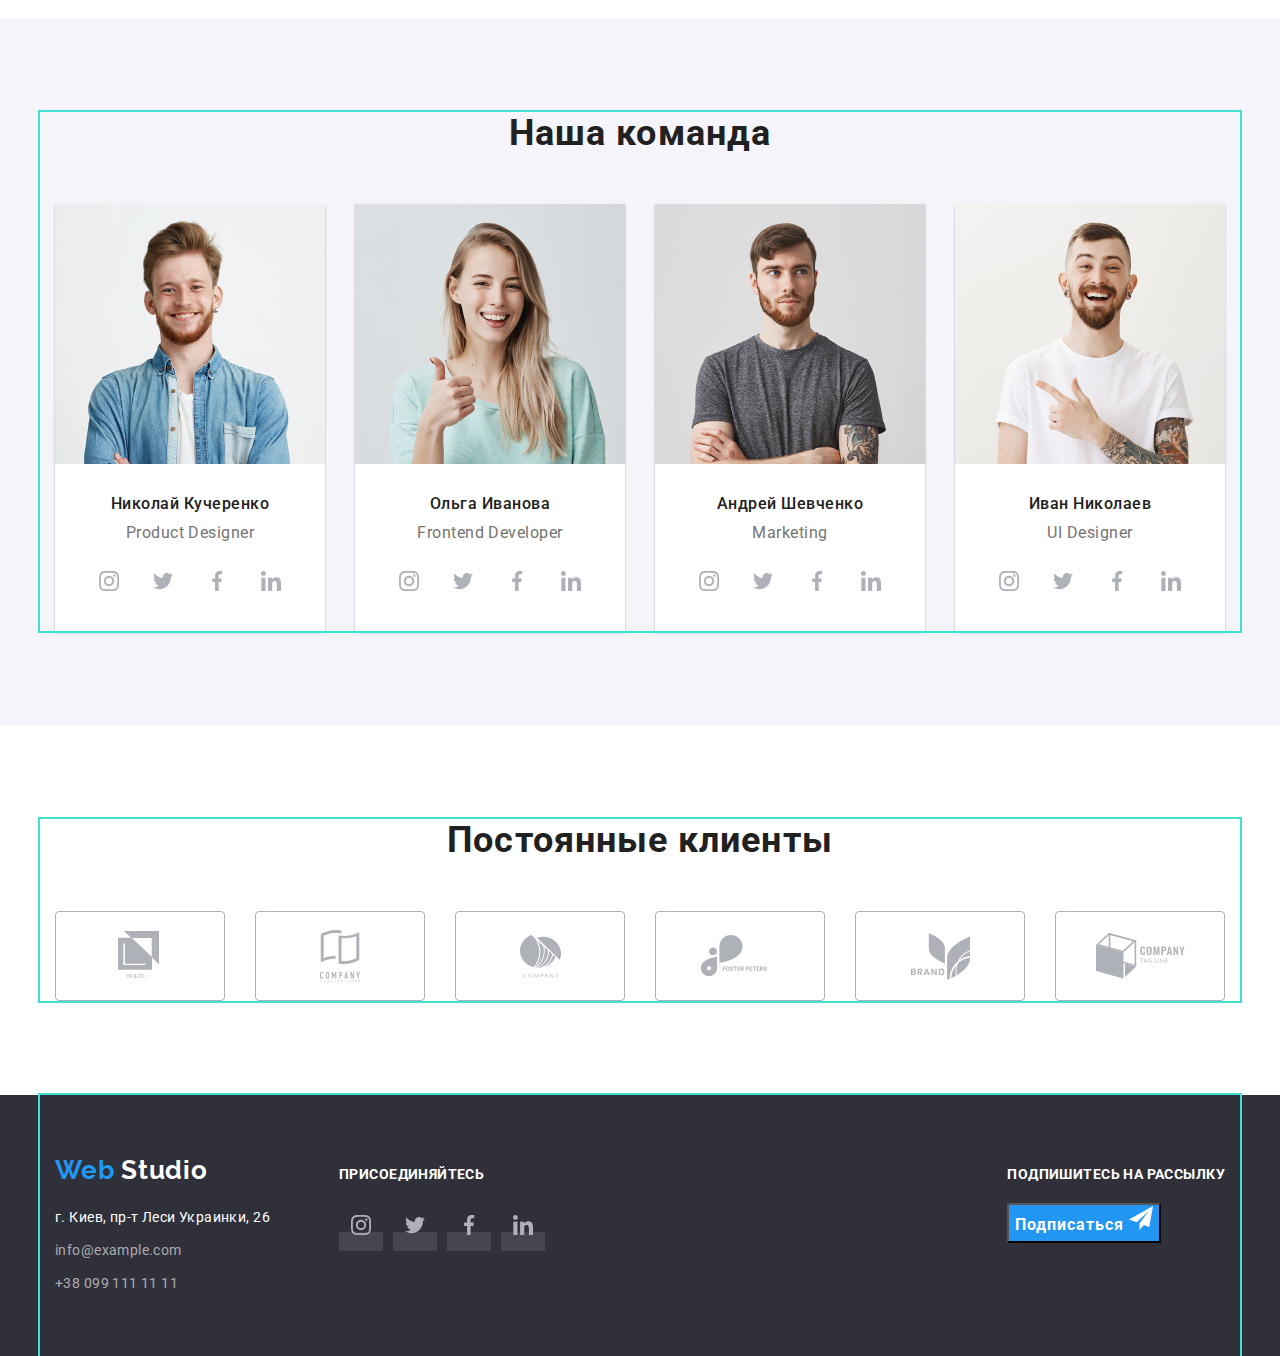
==== commit e4b2649a: "Добавляет позиционирование футеру" ====
--- a/index.html
+++ b/index.html
@@ -595,99 +595,105 @@
 
     <!-- Подвал -->
     <footer class="footer">
-      <div class="footer-address-container">
-        <a class="logo link" href="#logo" lang="en">
-          <span class="logo-accent">Web</span> Studio
-        </a>
-        <ul class="footer-address-list list">
-          <li class="footer-address-list-item">
-            <address class="address">
-              <a
-                class="footer-address-list-item-link location link"
-                href="https://goo.gl/maps/a66H3d7SXyRUabzh9"
-                target="_blank"
-                rel="noreferrer noopener"
-              >
-                г. Киев, пр-т Леси Украинки, 26
-              </a>
-            </address>
-          </li>
-          <li class="footer-address-list-item">
-            <address class="address">
-              <a
-                class="footer-address-list-item-link link"
-                href="mailto:info@example.com"
-                >info@example.com</a
-              >
-            </address>
-          </li>
-          <li class="footer-address-list-item">
-            <address class="address">
-              <a
-                class="footer-address-list-item-link link"
-                href="tel:+380991111111"
-                >+38 099 111 11 11</a
-              >
-            </address>
-          </li>
-        </ul>
-      </div>
-      <div class="footer-social-list-container">
-        <b class="text">присоединяйтесь</b>
-        <ul class="social-list list">
-          <li class="social-list-item">
-            <a class="social-list-item-link" href="" aria-label="Инстаграм">
-              <img
-                src="./images/social-links/instagram.svg"
-                alt="Иконка инстаграма"
-                width="20"
-                height="20"
-              />
-            </a>
-          </li>
-          <li class="social-list-item">
-            <a class="social-list-item-link" href="" aria-label="Твиттер">
-              <img
-                src="./images/social-links/twitter.svg"
-                alt="Иконка твиттера"
-                width="20"
-                height="20"
-              />
-            </a>
-          </li>
-          <li class="social-list-item">
-            <a class="social-list-item-link" href="" aria-label="Фейсбук">
-              <img
-                src="./images/social-links/facebook.svg"
-                alt="Иконка фейсбука"
-                width="20"
-                height="20"
-              />
-            </a>
-          </li>
-          <li class="social-list-item">
-            <a class="social-list-item-link" href="" aria-label="Линкедин">
-              <img
-                src="./images/social-links/linkedin.svg"
-                alt="Иконка линкедина"
-                width="20"
-                height="20"
-              />
-            </a>
-          </li>
-        </ul>
-      </div>
-      <div class="footer-form-container">
-        <b class="text">подпишитесь на рассылку</b>
-        <button class="modal-btn" type="button">
-          Подписаться
-          <img
-            src="./images/footer-icons/icon-send.svg"
-            alt="Иконка самолетика"
-            width="24"
-            height="24"
-          />
-        </button>
+      <div class="container">
+        <div class="footer-address-container">
+          <a class="logo link" href="#logo" lang="en">
+            <span class="logo-accent">Web</span> Studio
+          </a>
+          <ul class="footer-address-list list">
+            <li class="footer-address-list-item">
+              <address class="address">
+                <a
+                  class="footer-address-list-item-link location link"
+                  href="https://goo.gl/maps/a66H3d7SXyRUabzh9"
+                  target="_blank"
+                  rel="noreferrer noopener"
+                >
+                  г. Киев, пр-т Леси Украинки, 26
+                </a>
+              </address>
+            </li>
+            <li class="footer-address-list-item">
+              <address class="address">
+                <a
+                  class="footer-address-list-item-link link"
+                  href="mailto:info@example.com"
+                  >info@example.com</a
+                >
+              </address>
+            </li>
+            <li class="footer-address-list-item">
+              <address class="address">
+                <a
+                  class="footer-address-list-item-link link"
+                  href="tel:+380991111111"
+                  >+38 099 111 11 11</a
+                >
+              </address>
+            </li>
+          </ul>
+        </div>
+        <div class="footer-social-list-container">
+          <b class="text">присоединяйтесь</b>
+          <ul class="social-list list">
+            <li class="social-list-item">
+              <a class="social-list-item-link" href="" aria-label="Инстаграм">
+                <img
+                  class="social-list-item-link-img"
+                  src="./images/social-links/instagram.svg"
+                  alt="Иконка инстаграма"
+                  width="20"
+                  height="20"
+                />
+              </a>
+            </li>
+            <li class="social-list-item">
+              <a class="social-list-item-link" href="" aria-label="Твиттер">
+                <img
+                  class="social-list-item-link-img"
+                  src="./images/social-links/twitter.svg"
+                  alt="Иконка твиттера"
+                  width="20"
+                  height="20"
+                />
+              </a>
+            </li>
+            <li class="social-list-item">
+              <a class="social-list-item-link" href="" aria-label="Фейсбук">
+                <img
+                  class="social-list-item-link-img"
+                  src="./images/social-links/facebook.svg"
+                  alt="Иконка фейсбука"
+                  width="20"
+                  height="20"
+                />
+              </a>
+            </li>
+            <li class="social-list-item">
+              <a class="social-list-item-link" href="" aria-label="Линкедин">
+                <img
+                  class="social-list-item-link-img"
+                  src="./images/social-links/linkedin.svg"
+                  alt="Иконка линкедина"
+                  width="20"
+                  height="20"
+                />
+              </a>
+            </li>
+          </ul>
+        </div>
+        <div class="footer-form-container">
+          <b class="text">подпишитесь на рассылку</b>
+          <button class="modal-btn" type="button">
+            Подписаться
+            <img
+              src="./images/footer-icons/icon-send.svg"
+              alt="Иконка самолетика"
+              width="24"
+              height="24"
+            />
+          </button>
+        </div>
       </div>
     </footer>
   </body>
--- a/css/styles.css
+++ b/css/styles.css
@@ -303,10 +303,11 @@
   font-weight: 400;
   color: var(--primary-text-color);
 }
+.social-list {
+  display: flex;
+  justify-content: space-between;
+}
 .team .social-list {
-  display: flex;
-  justify-content: space-between;
-
   padding-right: 32px;
   padding-bottom: 24px;
   padding-left: 32px;
@@ -349,6 +350,9 @@
 
 /* Логотип в подвале */
 .footer-address-container .logo {
+  margin-bottom: 20px;
+  margin-right: 0;
+
   color: #ffffff;
 }
 .footer-address-container .logo:hover,
@@ -361,9 +365,30 @@
 }
 
 /* Подвал */
+.footer > .container {
+  display: flex;
+}
+.footer-address-container {
+  margin-right: 69px;
+  padding-top: 60px;
+  padding-bottom: 60px;
+}
+.footer-social-list-container {
+  margin-right: 94px;
+  padding-top: 72px;
+  padding-bottom: 100px;
+}
+.footer-form-container {
+  margin-left: auto;
+  padding-top: 72px;
+  padding-bottom: 94px;
+}
 .footer {
   background-color: var(--background-footer-color);
 }
+.footer-address-list-item:not(:last-child) {
+  margin-bottom: 9px;
+}
 .footer-address-list-item-link {
   font-weight: 400;
   font-size: 14px;
@@ -380,6 +405,9 @@
 }
 .footer-social-list-container .text,
 .footer-form-container .text {
+  display: block;
+  margin-bottom: 20px;
+
   font-weight: 700;
   font-size: 14px;
   line-height: 1.14;
@@ -387,6 +415,7 @@
   text-transform: uppercase;
   color: var(--secondary-text-color);
 }
+
 .footer .social-list-item-link {
   background-color: rgba(255, 255, 255, 0.1);
 }
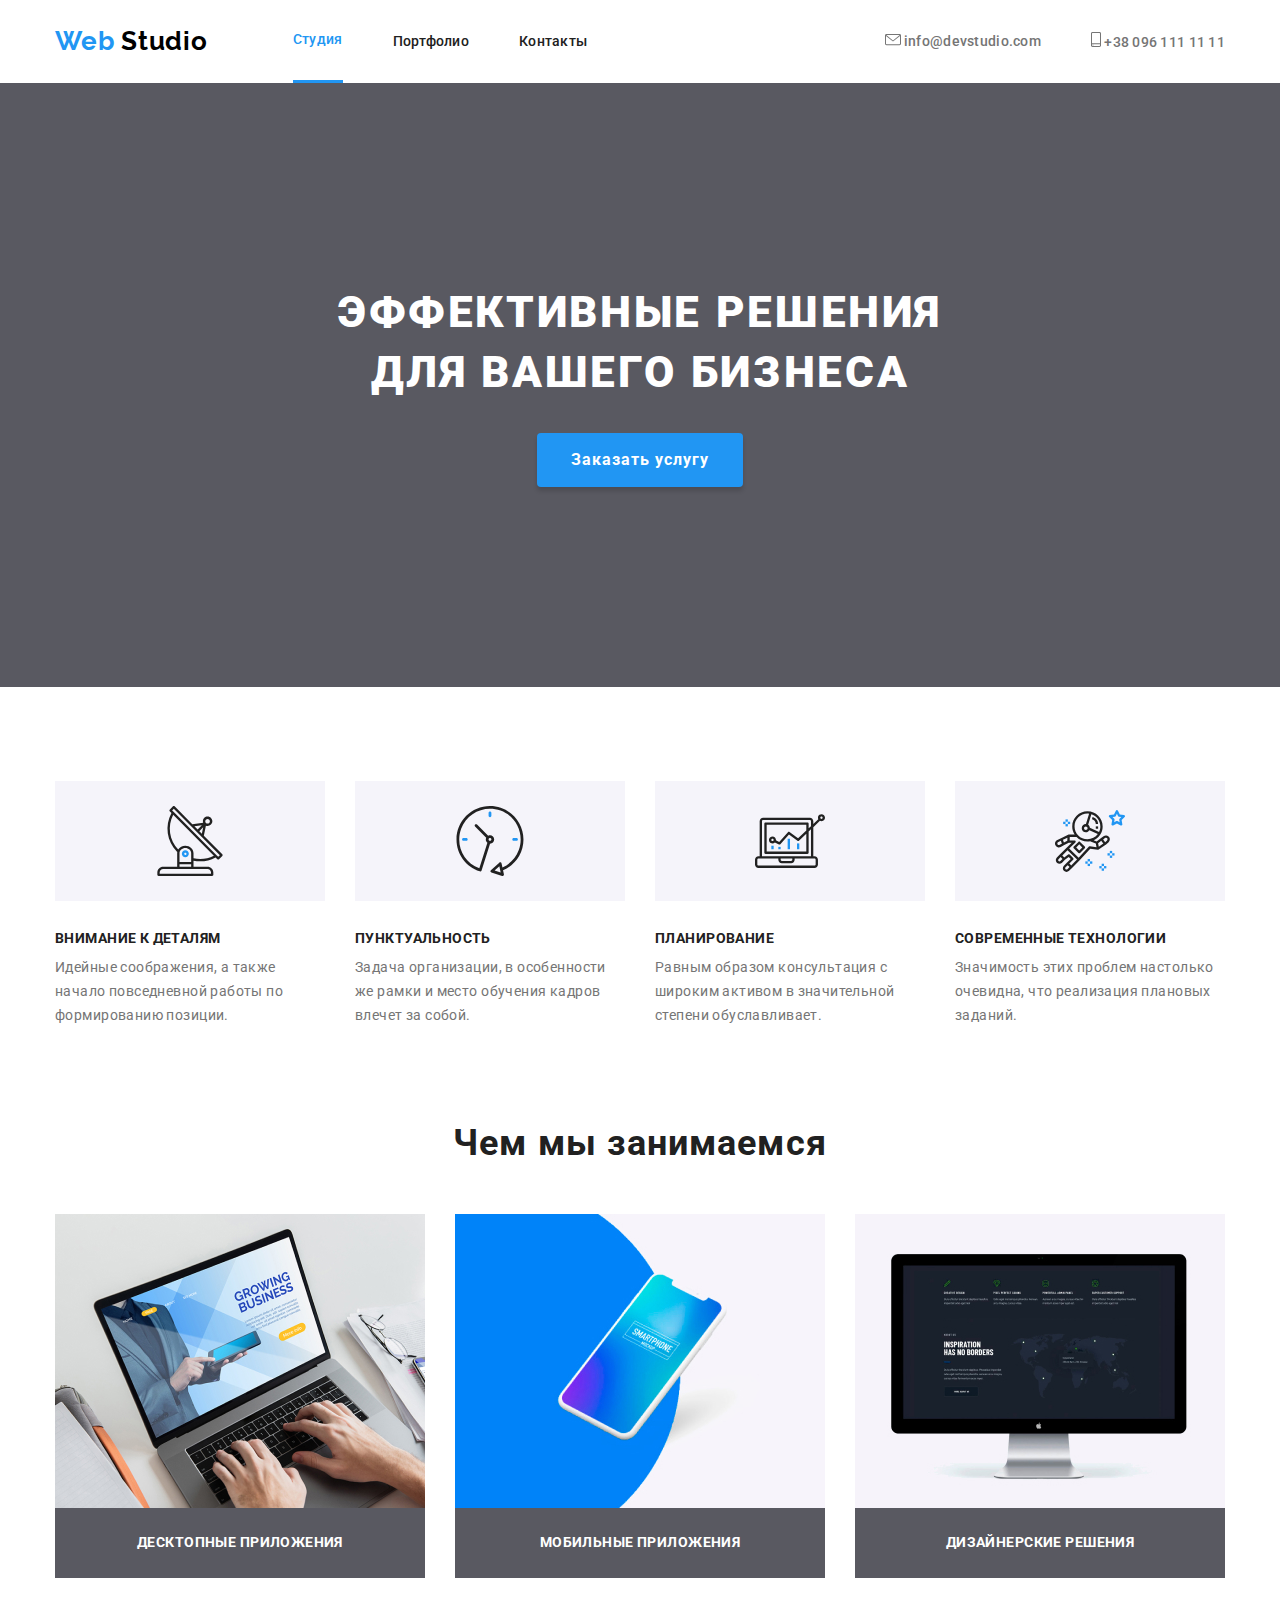
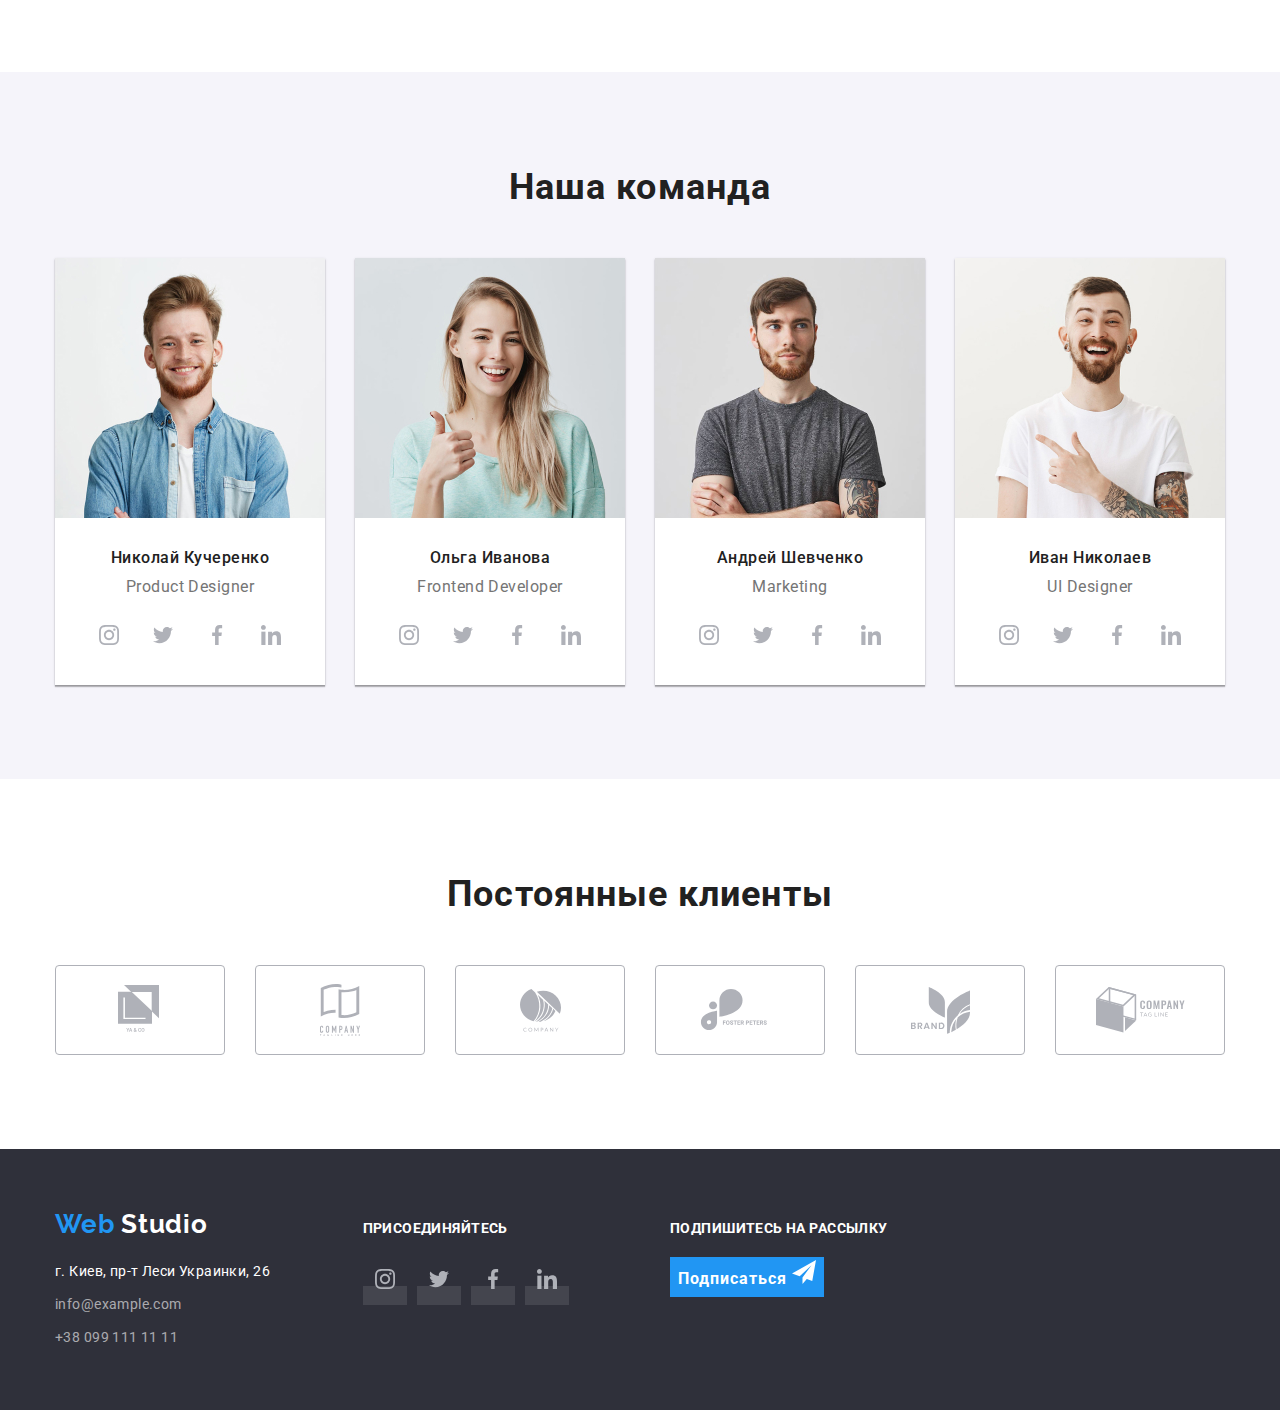
==== commit 321c958d: "Добавляет по мелочам исправления" ====
--- a/index.html
+++ b/index.html
@@ -596,7 +596,7 @@
     <!-- Подвал -->
     <footer class="footer">
       <div class="container">
-        <div class="footer-address-container">
+        <div class="footer-address-container holder">
           <a class="logo link" href="#logo" lang="en">
             <span class="logo-accent">Web</span> Studio
           </a>
@@ -633,7 +633,7 @@
             </li>
           </ul>
         </div>
-        <div class="footer-social-list-container">
+        <div class="footer-social-list-container holder">
           <b class="text">присоединяйтесь</b>
           <ul class="social-list list">
             <li class="social-list-item">
@@ -682,7 +682,7 @@
             </li>
           </ul>
         </div>
-        <div class="footer-form-container">
+        <div class="footer-form-container holder">
           <b class="text">подпишитесь на рассылку</b>
           <button class="modal-btn" type="button">
             Подписаться
--- a/css/styles.css
+++ b/css/styles.css
@@ -59,7 +59,7 @@
   width: 1200px;
   padding-right: 15px;
   padding-left: 15px;
-  outline: 2px solid turquoise;
+  /* outline: 2px solid turquoise; */
 }
 h1,
 h2,
@@ -138,6 +138,7 @@
 }
 .navigation-list-item-link.current {
   color: var(--accent-color);
+  border-bottom: solid;
 }
 
 /* Секция Герой */
@@ -177,6 +178,7 @@
   color: var(--secondary-text-color);
   background-color: var(--accent-color);
   cursor: pointer;
+  border-color: transparent;
 }
 .modal-btn:hover,
 .modal-btn:focus {
@@ -234,6 +236,9 @@
   display: flex;
   justify-content: space-between;
 }
+.activity-list-item {
+  width: calc((100% - 60px) / 3);
+}
 .activity-list-item:not(:last-child) {
   margin-right: 30px;
 }
@@ -253,6 +258,8 @@
 .activity-list-item-description {
   margin-top: 0;
   margin-bottom: 0;
+  padding-top: 27px;
+  padding-bottom: 27px;
 
   font-weight: 700;
   font-size: 14px;
@@ -306,6 +313,7 @@
 .social-list {
   display: flex;
   justify-content: space-between;
+  width: 206px;
 }
 .team .social-list {
   padding-right: 32px;
@@ -344,6 +352,10 @@
   width: 170px;
   height: 90px;
 }
+.customers-list-item-link:hover,
+.customers-list-item-link:focus {
+  border: 1px solid var(--accent-color);
+}
 .customers-list-item:not(:last-child) {
   margin-right: 30px;
 }
@@ -369,20 +381,27 @@
   display: flex;
 }
 .footer-address-container {
-  margin-right: 69px;
+  /* margin-right: 69px; */
   padding-top: 60px;
   padding-bottom: 60px;
+  width: calc((100% - 60px) / 4);
 }
 .footer-social-list-container {
-  margin-right: 94px;
+  /* margin-right: 94px; */
   padding-top: 72px;
   padding-bottom: 100px;
+  width: calc((100% - 60px) / 4);
 }
 .footer-form-container {
-  margin-left: auto;
+  /* margin-left: auto; */
   padding-top: 72px;
   padding-bottom: 94px;
-}
+  width: calc((100% - 60px) / 2);
+}
+.footer .holder:not(:last-child) {
+  margin-right: 30px;
+}
+
 .footer {
   background-color: var(--background-footer-color);
 }
@@ -425,7 +444,23 @@
 }
 
 /* Портфолио */
+
+.portfolio-list-btn {
+  display: flex;
+  justify-content: center;
+}
+.portfolio-list-btn {
+  margin-bottom: 50px;
+}
+.portfolio-list-btn-item:not(:last-child) {
+  margin-right: 8px;
+}
 .portfolio-btn {
+  padding-top: 6px;
+  padding-right: 22px;
+  padding-bottom: 6px;
+  padding-left: 22px;
+
   font-weight: 500;
   font-size: 16px;
   line-height: 1.62;
@@ -433,13 +468,67 @@
   letter-spacing: 0.03em;
   color: var(--navigation-color);
   background-color: var(--background-secondary-color);
+  border-color: transparent;
+  border-radius: 4px;
+  cursor: pointer;
 }
 .portfolio-btn:hover,
 .portfolio-btn:focus {
   color: var(--secondary-text-color);
   background-color: var(--accent-color);
+  box-shadow: 0px 2px 2px rgba(0, 0, 0, 0.12), 0px 1px 2px rgba(0, 0, 0, 0.08),
+    0px 3px 1px rgba(0, 0, 0, 0.1);
+}
+
+.portfolio-list {
+  display: flex;
+  flex-wrap: wrap;
+}
+.portfolio-list-item {
+  width: calc((100% - 60px) / 3);
+  margin-right: 30px;
+  margin-bottom: 30px;
+}
+.portfolio-list-item:nth-child(3n) {
+  margin-right: 0;
+}
+.portfolio-list-item:nth-last-child(-n + 3) {
+  margin-bottom: 0;
+}
+
+/* 1 альтернативный способ позиционирования работ в портфолио
+.portfolio-list-item {
+  width: 370px;
+  margin-right: 30px;
+  margin-bottom: 30px;
+}
+.portfolio-list-item:nth-child(3n) {
+  margin-right: 0;
+}
+.portfolio-list-item:nth-last-child(-n + 3) {
+  margin-bottom: 0;
+} */
+
+/* 2 альтернативный способ позиционирования работ в портфолио 
+.portfolio-list-item {
+  width: 370px;
+}
+.portfolio-list-item:not(:nth-child(3n)) {
+  margin-right: 30px;
+}
+.portfolio-list-item:not(:nth-last-child(-n + 3)) {
+  margin-bottom: 30px;
+} */
+
+.portfolio-list-item-img {
+  display: block;
+}
+.portfolio-list-item-text-content {
+  padding: 20px 24px;
 }
 .portfolio-list-item-title {
+  margin-bottom: 4px;
+
   font-weight: 700;
   font-size: 18px;
   line-height: 2;
@@ -447,6 +536,9 @@
   color: var(--title-color);
 }
 .portfolio-list-item-name {
+  margin-top: 0;
+  margin-bottom: 0;
+
   font-weight: 400;
   font-size: 16px;
   line-height: 1.87;
@@ -454,6 +546,10 @@
   color: var(--primary-text-color);
 }
 .portfolio-list-item-description {
+  margin-top: 0;
+  margin-bottom: 0;
+  padding: 63px 24px;
+
   font-weight: 400;
   font-size: 18px;
   line-height: 1.56;
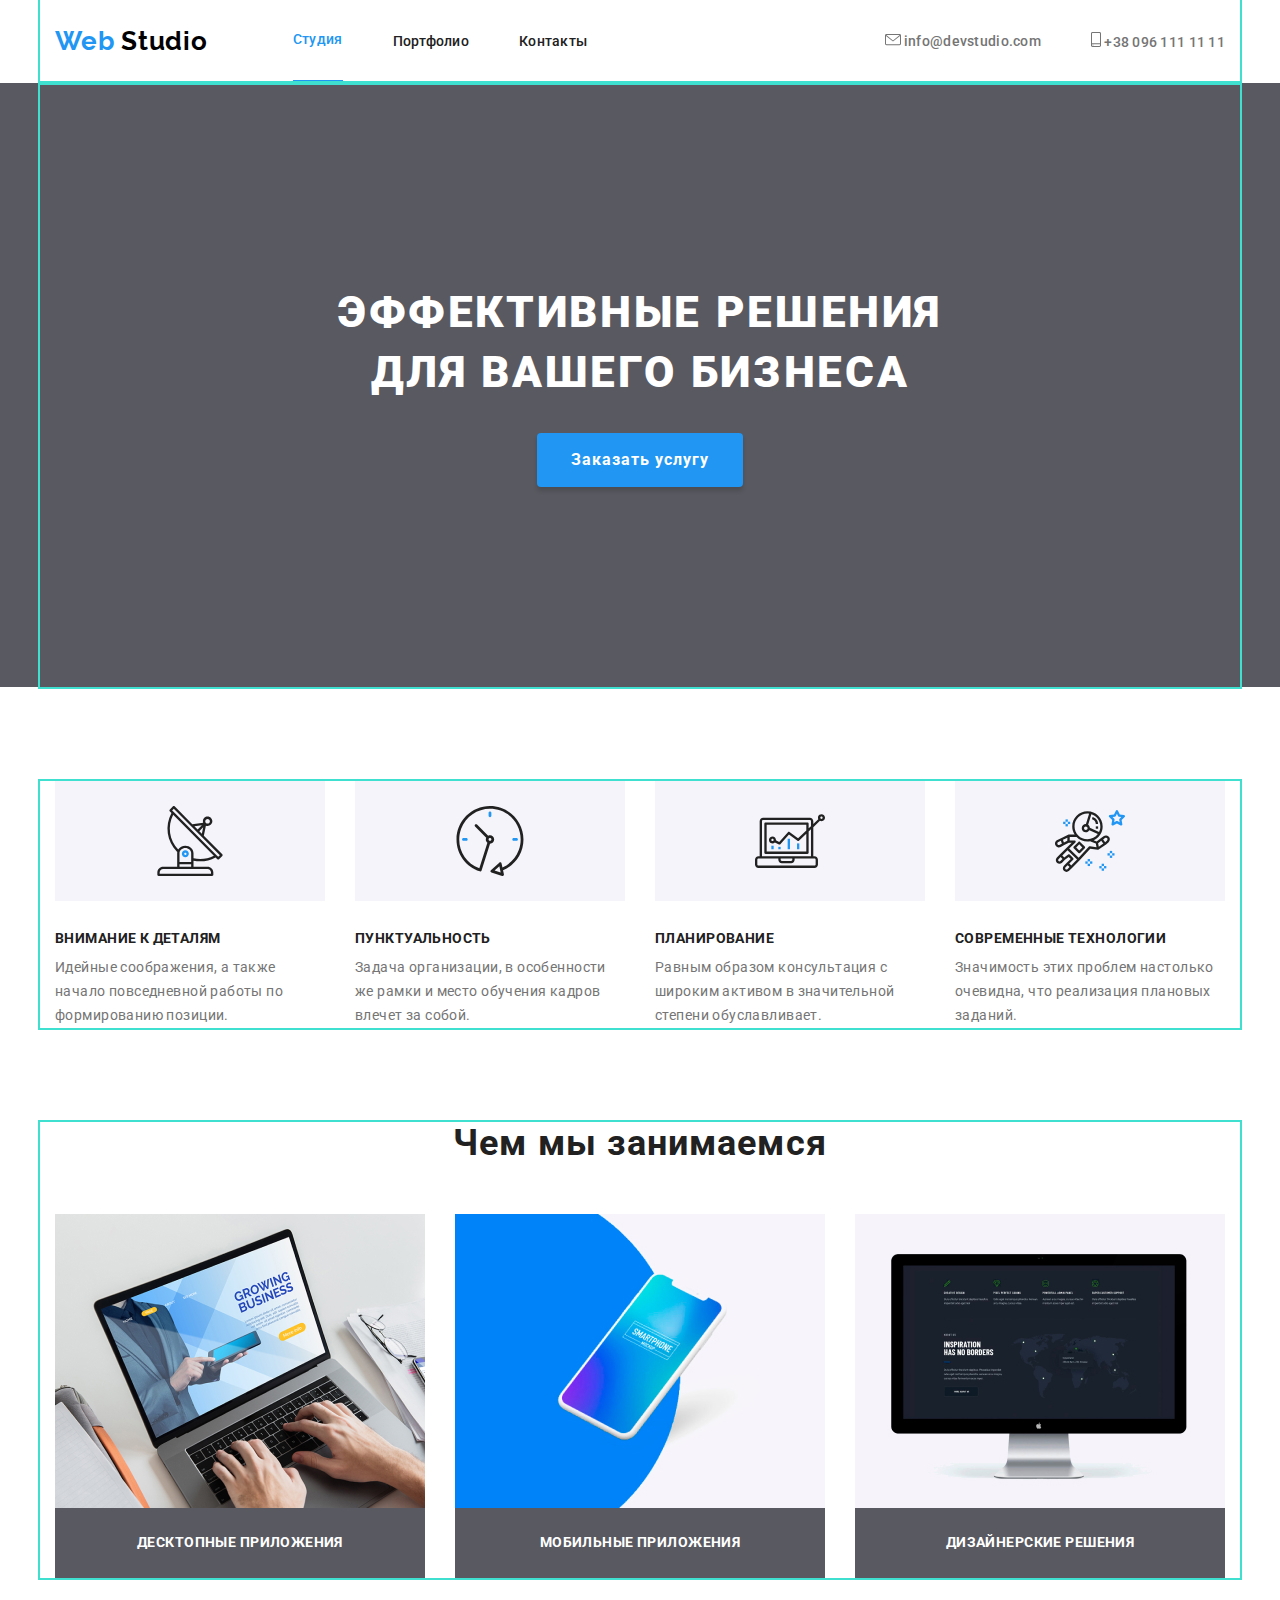
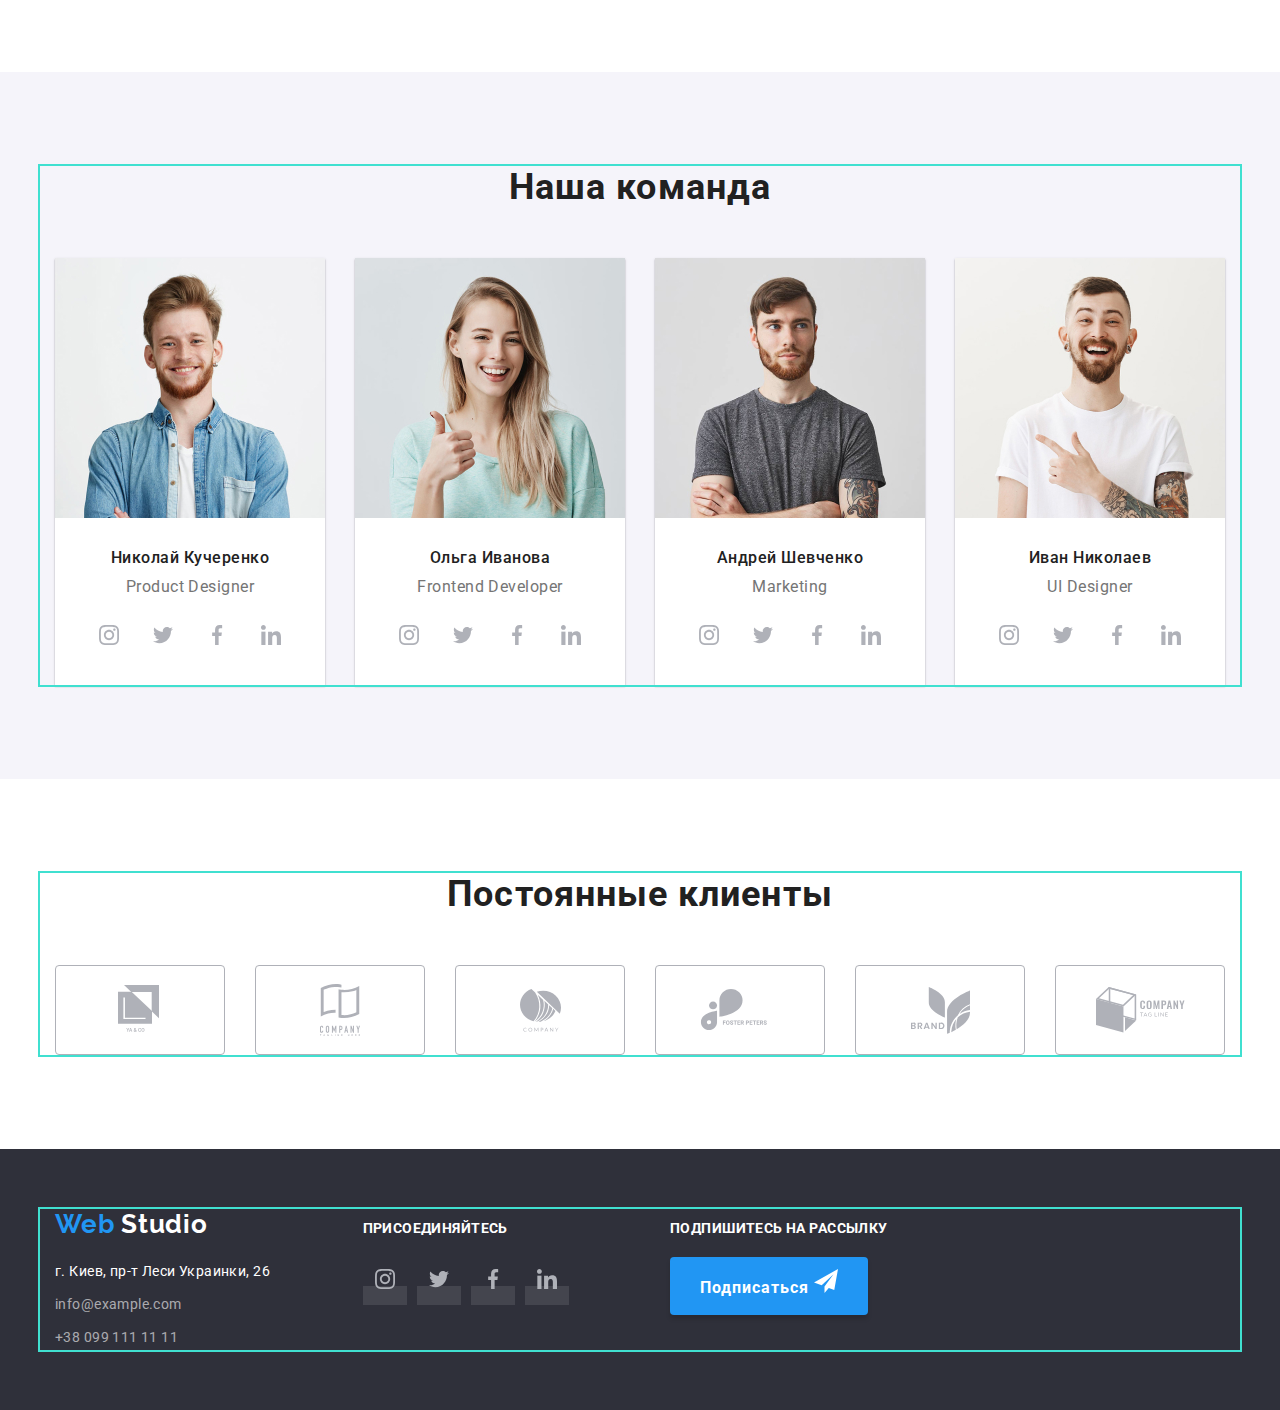
==== commit c736d74e: "Добавляет позиционирование в футере" ====
--- a/index.html
+++ b/index.html
@@ -597,7 +597,7 @@
     <footer class="footer">
       <div class="container">
         <div class="footer-address-container holder">
-          <a class="logo link" href="#logo" lang="en">
+          <a class="logo inverse link" href="#logo" lang="en">
             <span class="logo-accent">Web</span> Studio
           </a>
           <ul class="footer-address-list list">
--- a/css/styles.css
+++ b/css/styles.css
@@ -59,7 +59,7 @@
   width: 1200px;
   padding-right: 15px;
   padding-left: 15px;
-  /* outline: 2px solid turquoise; */
+  outline: 2px solid turquoise;
 }
 h1,
 h2,
@@ -313,7 +313,6 @@
 .social-list {
   display: flex;
   justify-content: space-between;
-  width: 206px;
 }
 .team .social-list {
   padding-right: 32px;
@@ -361,42 +360,38 @@
 }
 
 /* Логотип в подвале */
-.footer-address-container .logo {
+/* .footer-address-container  */
+.logo.inverse {
   margin-bottom: 20px;
   margin-right: 0;
 
   color: #ffffff;
 }
-.footer-address-container .logo:hover,
-.footer-address-container .logo:focus {
+.logo.inverse:hover,
+.logo.inverse:focus {
   color: var(--accent-color);
 }
-.footer-address-container .logo-accent:hover,
-.footer-address-container .logo-accent:focus {
+.inverse .logo-accent:hover,
+.inverse .logo-accent:focus {
   color: #ffffff;
 }
 
 /* Подвал */
-.footer > .container {
-  display: flex;
-}
-.footer-address-container {
-  /* margin-right: 69px; */
+.footer {
   padding-top: 60px;
   padding-bottom: 60px;
-  width: calc((100% - 60px) / 4);
-}
+}
+.footer > .container {
+  display: flex;
+  justify-content: space-between;
+  align-items: baseline;
+}
+.footer-address-container,
 .footer-social-list-container {
-  /* margin-right: 94px; */
-  padding-top: 72px;
-  padding-bottom: 100px;
-  width: calc((100% - 60px) / 4);
+  flex-basis: 25%;
 }
 .footer-form-container {
-  /* margin-left: auto; */
-  padding-top: 72px;
-  padding-bottom: 94px;
-  width: calc((100% - 60px) / 2);
+  flex-basis: 50%;
 }
 .footer .holder:not(:last-child) {
   margin-right: 30px;
@@ -422,6 +417,9 @@
 .footer-address-list-item-link:focus {
   color: var(--accent-color);
 }
+.footer .social-list {
+  width: 206px;
+}
 .footer-social-list-container .text,
 .footer-form-container .text {
   display: block;
@@ -441,6 +439,12 @@
 .footer .social-list-item-link:hover,
 .footer .social-list-item-link:focus {
   background-color: var(--accent-color);
+}
+
+.footer .modal-btn {
+  padding: 10px 28px;
+  box-shadow: 0px 4px 4px rgba(0, 0, 0, 0.15);
+  border-radius: 4px;
 }
 
 /* Портфолио */
@@ -488,6 +492,7 @@
   width: calc((100% - 60px) / 3);
   margin-right: 30px;
   margin-bottom: 30px;
+  border: 1px solid #eeeeee;
 }
 .portfolio-list-item:nth-child(3n) {
   margin-right: 0;
@@ -522,6 +527,7 @@
 
 .portfolio-list-item-img {
   display: block;
+  width: 100%;
 }
 .portfolio-list-item-text-content {
   padding: 20px 24px;
